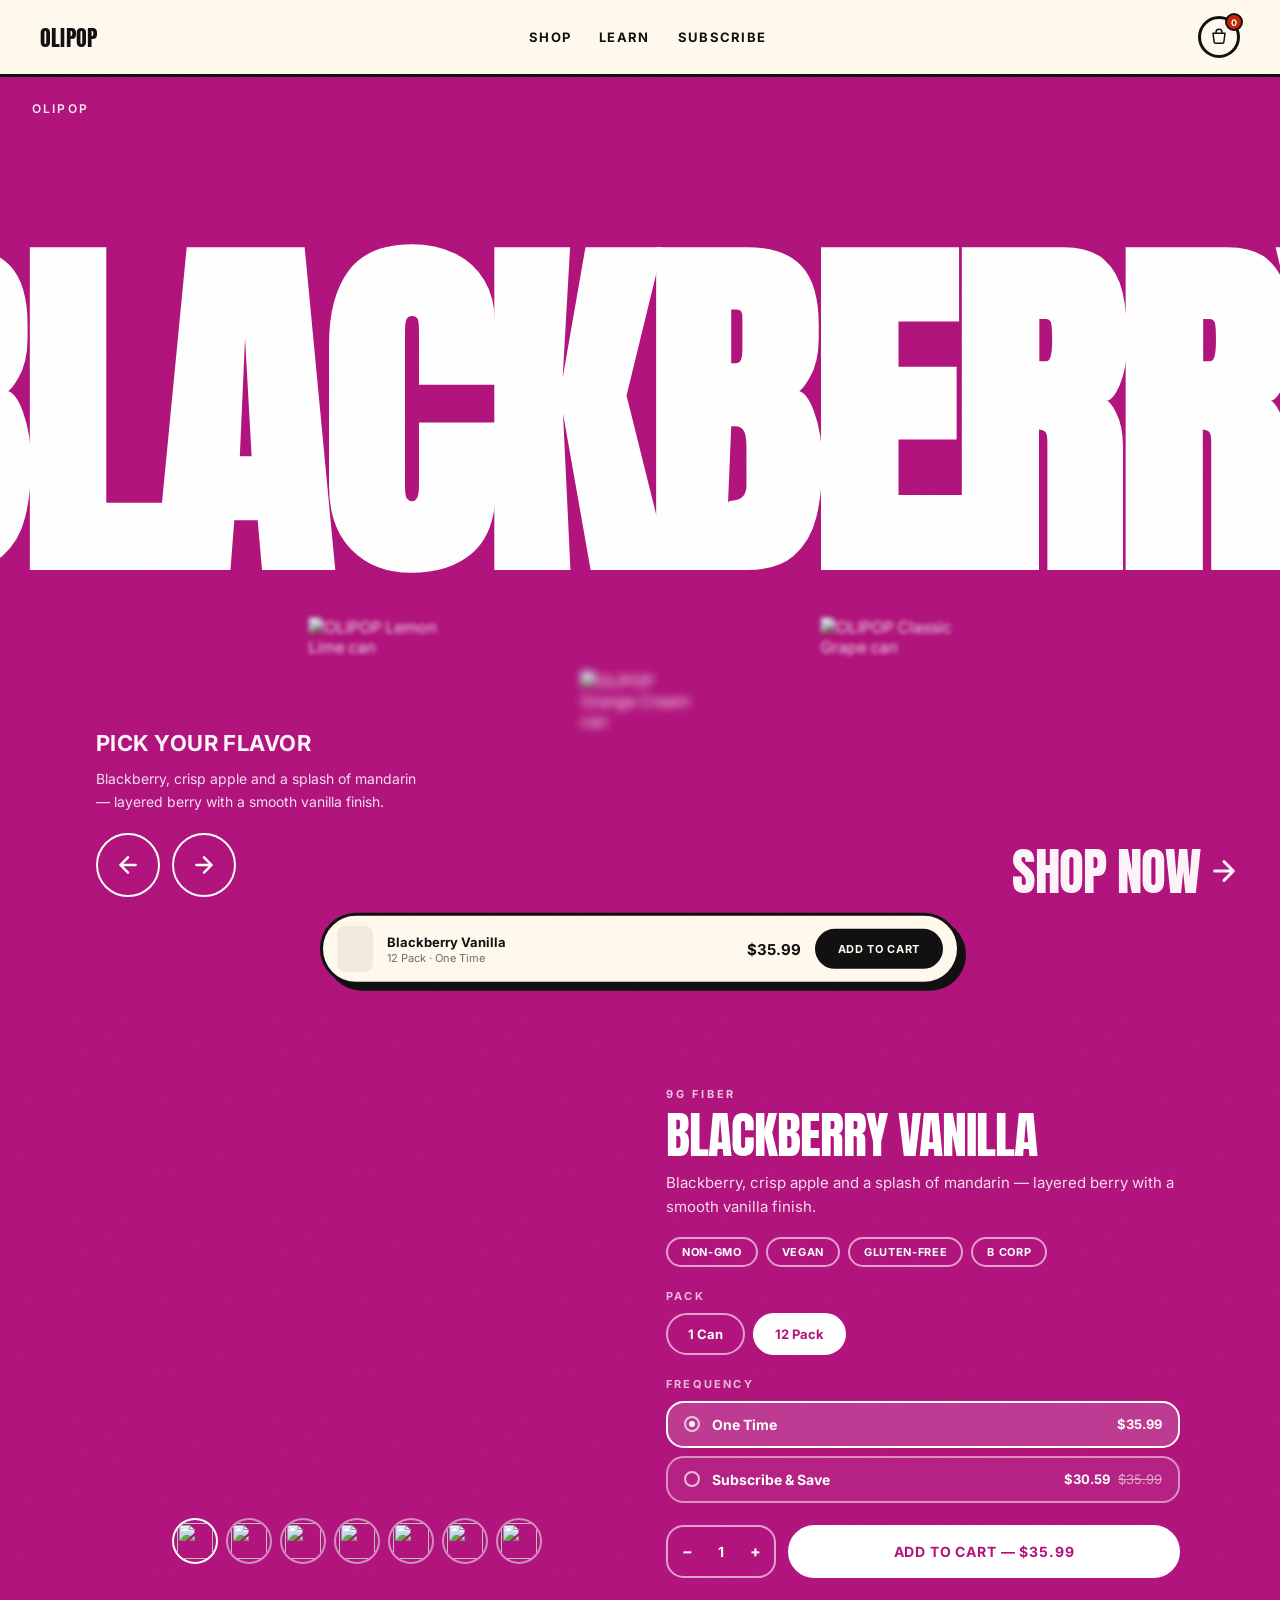
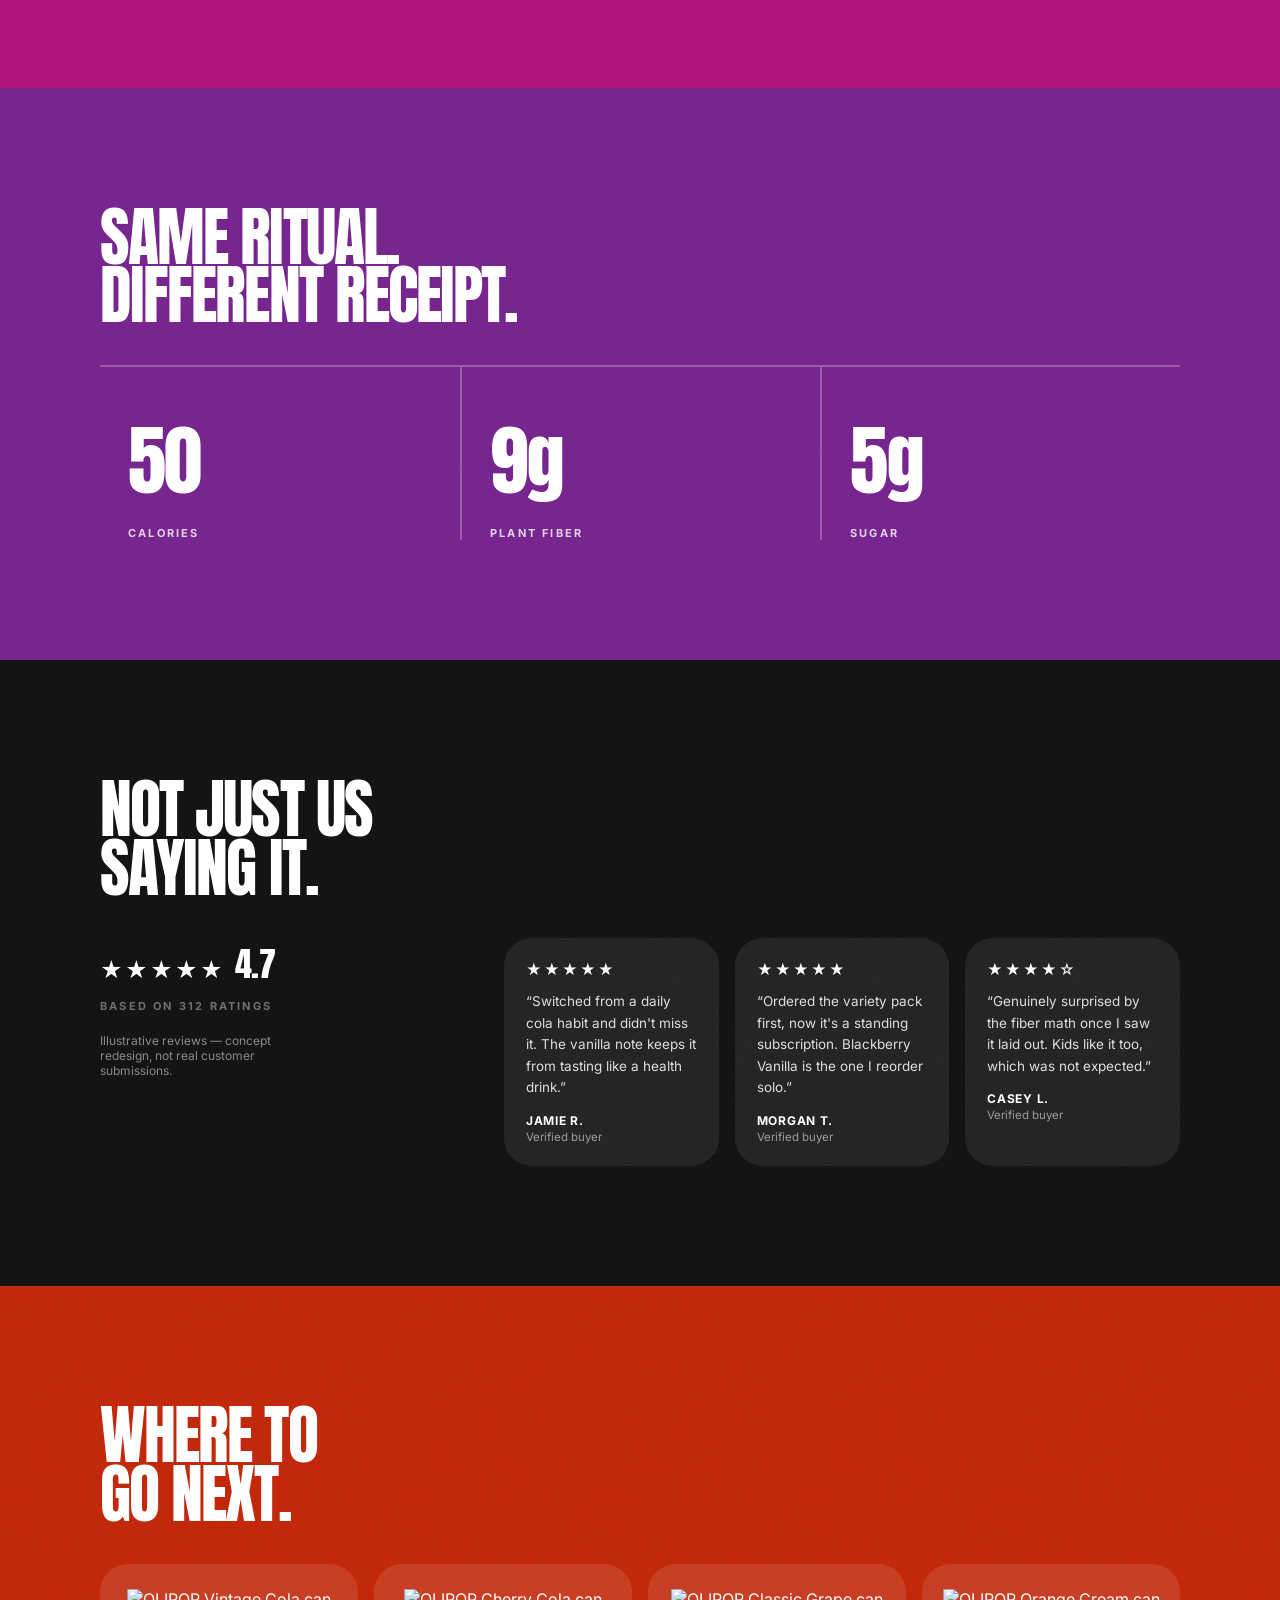
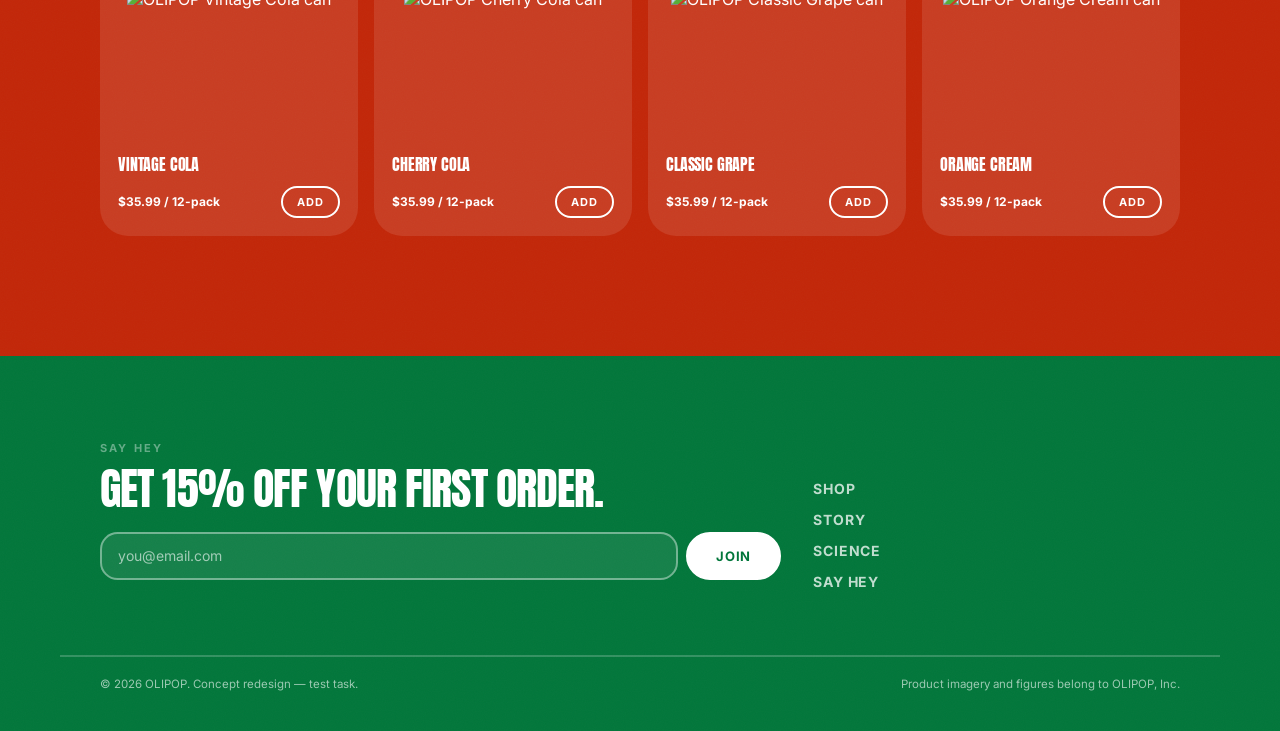
==== index.html @ 7e7694a3 "Olipop concept redesign: Forest & Sage and Pop carousel variants Static, no-build HTML/CSS/JS produc" ====
<!DOCTYPE html>
<html lang="en">
<head>
<meta charset="utf-8" />
<meta name="viewport" content="width=device-width, initial-scale=1" />
<title>OLIPOP — Pop</title>
<meta name="description" content="Prebiotic soda, straight talk, and the fiber math that backs it up." />
<link rel="preconnect" href="https://fonts.googleapis.com" />
<link rel="preconnect" href="https://fonts.gstatic.com" crossorigin="anonymous" />
<link href="https://fonts.googleapis.com/css2?family=Anton&family=Inter:wght@400;500;600;700&display=swap" rel="stylesheet" />
<link rel="stylesheet" href="pop.css" />
</head>
<body id="top">

<header class="p-header">
  <div class="p-logo">OLIPOP</div>
  <nav class="p-nav" aria-label="Main">
    <a href="#buy">Shop</a>
    <a href="#stats">Learn</a>
    <a href="#buy">Subscribe</a>
  </nav>
  <button type="button" class="p-icon" id="cartBtn" aria-label="Cart, 0 items">
    <svg viewBox="0 0 24 24" width="18" height="18" fill="none" stroke="currentColor" stroke-width="2"><path d="M4 7h16l-1.5 11.5a2 2 0 0 1-2 1.7H7.5a2 2 0 0 1-2-1.7L4 7Z" stroke-linejoin="round"/><path d="M8 7V5.5a4 4 0 0 1 8 0V7" stroke-linecap="round"/></svg>
    <span class="p-cart-count" aria-hidden="true">0</span>
  </button>
</header>

<div class="p-minicart" id="miniCart">
  <div class="p-minicart__inner">
    <div class="p-minicart__thumb"><img id="miniCartImg" src="https://drinkolipop.com/cdn/shop/files/blackberry-vanilla-9g-olipop_gallery-image_single-can_new_asset.webp?width=100" alt="" /></div>
    <div class="p-minicart__info">
      <span class="p-minicart__name" id="miniCartName">Blackberry Vanilla</span>
      <span class="p-minicart__sub" id="miniCartSub">12 Pack · One Time</span>
    </div>
    <span class="p-minicart__price" id="miniCartPrice">$35.99</span>
    <button type="button" class="p-btn" id="miniCartBtn">Add to Cart</button>
  </div>
</div>

<main>

  <!-- ---------- Hero: flavor-figurine carousel ---------- -->
  <section id="hero" class="toon-hero" style="background-color:#B1127C">
    <div class="toon-hero__grain" aria-hidden="true"></div>
    <span class="toon-hero__ghost" id="toonGhost" aria-hidden="true">BLACKBERRY</span>
    <span class="toon-hero__brand">OLIPOP</span>

    <div class="toon-hero__carousel" id="toonCarousel"></div>

    <div class="toon-hero__info">
      <p class="toon-hero__title">Pick your flavor</p>
      <p class="toon-hero__desc" id="toonDesc">Blackberry, crisp apple and a splash of mandarin — layered berry with a smooth vanilla finish.</p>
      <div class="toon-hero__nav">
        <button type="button" class="toon-hero__navbtn" id="toonPrev" aria-label="Previous flavor">
          <svg viewBox="0 0 24 24" width="26" height="26" fill="none" stroke="currentColor" stroke-width="2.25" stroke-linecap="round" stroke-linejoin="round"><path d="M19 12H5M12 19l-7-7 7-7"/></svg>
        </button>
        <button type="button" class="toon-hero__navbtn" id="toonNext" aria-label="Next flavor">
          <svg viewBox="0 0 24 24" width="26" height="26" fill="none" stroke="currentColor" stroke-width="2.25" stroke-linecap="round" stroke-linejoin="round"><path d="M5 12h14M12 5l7 7-7 7"/></svg>
        </button>
      </div>
    </div>

    <a href="#buy" class="toon-hero__link">Shop now
      <svg viewBox="0 0 24 24" fill="none" stroke="currentColor" stroke-width="2.25" stroke-linecap="round" stroke-linejoin="round"><path d="M5 12h14M12 5l7 7-7 7"/></svg>
    </a>
  </section>

  <!-- ---------- Buy box ---------- -->
  <section id="buy" class="p-buy" style="background-color:#B1127C">
    <div class="p-grain" aria-hidden="true"></div>
    <div class="p-wrap">
      <div class="p-buy__panel">
        <div class="p-buy__visual">
          <div class="p-buy__stage">
            <video class="p-buy__video" src="public/1-loop.mp4" muted autoplay loop playsinline preload="auto" aria-label="OLIPOP can, close-up turntable shot"></video>
          </div>
          <div class="p-swatches" id="swatchRow" role="radiogroup" aria-label="Flavor">
            <button type="button" role="radio" aria-checked="true" class="is-active" data-flavor="blackberry-vanilla" aria-label="Blackberry Vanilla"><img src="https://drinkolipop.com/cdn/shop/files/blackberry-vanilla-9g-olipop_gallery-image_single-can_new_asset.webp?width=100" alt="" /></button>
            <button type="button" role="radio" aria-checked="false" data-flavor="vintage-cola" aria-label="Vintage Cola"><img src="https://drinkolipop.com/cdn/shop/files/vintage-cola-9g-olipop_gallery-image_single-can_new_asset.webp?width=100" alt="" /></button>
            <button type="button" role="radio" aria-checked="false" data-flavor="cherry-cola" aria-label="Cherry Cola"><img src="https://drinkolipop.com/cdn/shop/files/cherry-cola-9g-olipop_gallery-main-image_new_asset.webp?width=100" alt="" /></button>
            <button type="button" role="radio" aria-checked="false" data-flavor="classic-grape" aria-label="Classic Grape"><img src="https://drinkolipop.com/cdn/shop/files/classic-grape-9g-olipop_gallery-image_single-can_new_asset.webp?width=100" alt="" /></button>
            <button type="button" role="radio" aria-checked="false" data-flavor="orange-cream" aria-label="Orange Cream"><img src="https://drinkolipop.com/cdn/shop/files/orange-cream-9g-olipop_gallery-image_single-can_new_asset.webp?width=100" alt="" /></button>
            <button type="button" role="radio" aria-checked="false" data-flavor="strawberry-vanilla" aria-label="Strawberry Vanilla"><img src="https://drinkolipop.com/cdn/shop/files/strawberry-vanilla-9g-olipop_gallery-main-image_new_asset.webp?width=100" alt="" /></button>
            <button type="button" role="radio" aria-checked="false" data-flavor="lemon-lime" aria-label="Lemon Lime"><img src="https://drinkolipop.com/cdn/shop/files/lemon-lime-9g-olipop_gallery-image_single-can_new_asset.webp?width=100" alt="" /></button>
          </div>
        </div>

        <div class="p-buy__form">
          <span class="p-eyebrow" id="buyEyebrow">9g Fiber</span>
          <h2 class="p-buy__title" id="buyTitle">Blackberry Vanilla</h2>
          <p class="p-body" id="buyDesc">Blackberry, crisp apple and a splash of mandarin — layered berry with a smooth vanilla finish.</p>

          <div class="p-chips">
            <span class="p-chip">Non-GMO</span>
            <span class="p-chip">Vegan</span>
            <span class="p-chip">Gluten-free</span>
            <span class="p-chip">B Corp</span>
          </div>

          <div class="p-field">
            <span class="p-caption">Pack</span>
            <div class="p-pill-row" id="packRow" role="radiogroup" aria-label="Pack size">
              <button type="button" role="radio" aria-checked="false" data-pack="1">1 Can</button>
              <button type="button" role="radio" aria-checked="true" class="is-active" data-pack="12">12 Pack</button>
            </div>
          </div>

          <div class="p-field">
            <span class="p-caption">Frequency</span>
            <div class="p-freq-row" id="freqRow" role="radiogroup" aria-label="Purchase frequency">
              <button type="button" role="radio" aria-checked="true" class="is-active" data-freq="once">
                <span class="p-freq-row__radio"></span>
                <span class="p-freq-row__title">One Time</span>
                <span class="p-freq-row__price" id="priceOnce">$35.99</span>
              </button>
              <button type="button" role="radio" aria-checked="false" data-freq="sub">
                <span class="p-freq-row__radio"></span>
                <span class="p-freq-row__title">Subscribe &amp; Save</span>
                <span class="p-freq-row__price">$30.59 <s id="priceSubBase">$35.99</s></span>
              </button>
            </div>
          </div>

          <div class="p-field p-buy__cta">
            <div class="p-stepper" id="qtyStepper">
              <button type="button" id="qtyMinus" aria-label="Decrease quantity">−</button>
              <span id="qtyValue" aria-live="polite">1</span>
              <button type="button" id="qtyPlus" aria-label="Increase quantity">+</button>
            </div>
            <button type="button" class="p-btn p-btn--big p-buy__add" id="addToCartBtn"><span id="cartLabel">Add to Cart — </span><span id="cartTotal">$35.99</span></button>
          </div>
        </div>
      </div>
    </div>
  </section>

  <!-- ---------- Stats ---------- -->
  <section id="stats" class="p-stats">
    <div class="p-grain" aria-hidden="true"></div>
    <div class="p-wrap">
      <h2 class="p-section-title">Same ritual.<br />Different receipt.</h2>
      <div class="p-stats__grid">
        <div class="p-stat-card">
          <span class="p-stat-card__val" data-count-to="50">0</span>
          <span class="p-caption">calories</span>
        </div>
        <div class="p-stat-card">
          <span class="p-stat-card__val" data-count-to="9" data-suffix="g">0g</span>
          <span class="p-caption">plant fiber</span>
        </div>
        <div class="p-stat-card">
          <span class="p-stat-card__val" data-count-to="5" data-suffix="g">0g</span>
          <span class="p-caption">sugar</span>
        </div>
      </div>
    </div>
  </section>

  <!-- ---------- Reviews ---------- -->
  <section id="reviews" class="p-reviews">
    <div class="p-grain" aria-hidden="true"></div>
    <div class="p-wrap">
      <h2 class="p-section-title">Not just us<br />saying it.</h2>
      <div class="p-reviews__panel">
        <div class="p-reviews__summary">
          <div class="p-reviews__rating">
            <span class="p-reviews__stars" aria-hidden="true">★★★★★</span>
            <span class="p-reviews__num">4.7</span>
          </div>
          <span class="p-caption">Based on 312 ratings</span>
          <p class="p-reviews__note">Illustrative reviews — concept redesign, not real customer submissions.</p>
        </div>
        <div class="p-reviews__grid">
          <div class="p-review-card">
            <span class="p-review-card__stars" aria-hidden="true">★★★★★</span>
            <p class="p-review-card__quote">“Switched from a daily cola habit and didn't miss it. The vanilla note keeps it from tasting like a health drink.”</p>
            <span class="p-review-card__author">Jamie R. <i>Verified buyer</i></span>
          </div>
          <div class="p-review-card">
            <span class="p-review-card__stars" aria-hidden="true">★★★★★</span>
            <p class="p-review-card__quote">“Ordered the variety pack first, now it's a standing subscription. Blackberry Vanilla is the one I reorder solo.”</p>
            <span class="p-review-card__author">Morgan T. <i>Verified buyer</i></span>
          </div>
          <div class="p-review-card">
            <span class="p-review-card__stars" aria-hidden="true">★★★★☆</span>
            <p class="p-review-card__quote">“Genuinely surprised by the fiber math once I saw it laid out. Kids like it too, which was not expected.”</p>
            <span class="p-review-card__author">Casey L. <i>Verified buyer</i></span>
          </div>
        </div>
      </div>
    </div>
  </section>

  <!-- ---------- You may also like ---------- -->
  <section id="ymal" class="p-ymal">
    <div class="p-grain" aria-hidden="true"></div>
    <div class="p-wrap">
      <h2 class="p-section-title">Where to<br />go next.</h2>
      <div class="p-ymal-grid" id="ymalGrid"></div>
    </div>
  </section>

</main>

<footer class="p-footer">
  <div class="p-grain" aria-hidden="true"></div>
  <div class="p-wrap p-footer__grid">
    <div class="p-footer__brand">
      <span class="p-caption">Say hey</span>
      <h2 class="p-footer__title">Get 15% off your first order.</h2>
      <form class="p-signup" id="signupForm" novalidate>
        <label for="signupEmail" class="p-sr-only">Email address</label>
        <input type="email" id="signupEmail" name="email" placeholder="you@email.com" required autocomplete="email" />
        <button type="submit" class="p-btn">Join</button>
      </form>
      <p class="p-signup__msg" id="signupMsg" role="status" aria-atomic="true"></p>
    </div>
    <nav class="p-footer__nav" aria-label="Footer">
      <a href="#top">Shop</a>
      <a href="#top">Story</a>
      <a href="#stats">Science</a>
      <a href="#buy">Say hey</a>
    </nav>
  </div>
  <div class="p-wrap p-footer__legal">
    <span>© 2026 OLIPOP. Concept redesign — test task.</span>
    <span>Product imagery and figures belong to OLIPOP, Inc.</span>
  </div>
</footer>

<script src="pop.js"></script>
</body>
</html>
---- pop.css ----
:root{
  --ink:#111111;
  --paper:#fff8ec;
  --pink:#b1127c;
  --orange:#c22608;
  --purple:#76238e;
  --green:#01763a;
  --border:3px solid var(--ink);
  --radius-lg:2.5rem;
  --radius-md:1.75rem;
  --radius-sm:1.1rem;
  --shadow:6px 6px 0 var(--ink);
  --ease:cubic-bezier(0.16,1,0.3,1);

  font-family:'Inter',Arial,sans-serif;
  font-weight:400;
  background:var(--paper);
  color:var(--ink);
}

*{box-sizing:border-box}
html{scroll-behavior:smooth}
body{margin:0;min-height:100vh;background:var(--paper);color:var(--ink)}
a{color:inherit;text-decoration:none}
button{font:inherit;background:none;border:0;cursor:pointer;color:inherit}
a:focus-visible,button:focus-visible,input:focus-visible{outline:3px solid var(--pink);outline-offset:2px}
::selection{background:var(--ink);color:var(--paper)}
.p-sr-only{position:absolute;width:1px;height:1px;padding:0;margin:-1px;overflow:hidden;clip:rect(0,0,0,0);white-space:nowrap;border:0}

.p-wrap{max-width:1160px;margin:0 auto;padding:0 40px}

.p-section-title{
  font-family:'Anton',Arial,sans-serif;font-weight:400;text-transform:uppercase;
  line-height:.92;letter-spacing:-0.03em;font-size:clamp(32px,5.5vw,64px);margin:0 0 40px
}
.p-eyebrow{display:block;font-weight:700;font-size:11px;letter-spacing:.25em;text-transform:uppercase;color:var(--ink);opacity:.55}
.p-caption{font-weight:700;font-size:11px;letter-spacing:.2em;text-transform:uppercase;opacity:.6}
.p-body{font-size:15px;line-height:1.6;opacity:.75}

/* ---------- Buttons ---------- */
.p-btn{border:var(--border);border-radius:999px;padding:14px 28px;font-weight:700;font-size:13px;letter-spacing:.06em;text-transform:uppercase;background:var(--ink);color:var(--paper);box-shadow:var(--shadow);transition:transform .15s ease,box-shadow .15s ease}
.p-btn:hover{transform:translate(-2px,-2px);box-shadow:8px 8px 0 var(--ink)}
.p-btn:active{transform:translate(0,0);box-shadow:2px 2px 0 var(--ink)}
.p-btn--big{padding:16px 30px;font-size:14px}

.p-icon{width:42px;height:42px;border-radius:999px;border:var(--border);background:var(--paper);color:var(--ink);display:flex;align-items:center;justify-content:center;position:relative;cursor:pointer;transition:transform .15s ease,background-color .15s ease}
.p-icon:hover{transform:scale(1.06);background:var(--pink);color:var(--paper)}
.p-cart-count{position:absolute;top:-6px;right:-6px;width:18px;height:18px;border-radius:999px;border:2px solid var(--ink);background:var(--orange);color:var(--paper);font-size:9px;font-weight:700;display:flex;align-items:center;justify-content:center}

/* ---------- Header ---------- */
.p-header{position:sticky;top:0;z-index:60;display:flex;align-items:center;justify-content:space-between;gap:24px;padding:16px 40px;background:var(--paper);border-bottom:var(--border)}
.p-logo{font-family:'Anton',Arial,sans-serif;font-size:22px;text-transform:uppercase;letter-spacing:.01em}
.p-nav{display:flex;gap:28px;font-size:13px;font-weight:700;letter-spacing:.1em;text-transform:uppercase}
.p-nav a{transition:color .2s ease}
.p-nav a:hover{color:var(--pink)}

@media(max-width:760px){
  .p-header{padding:14px 20px}
  .p-nav{display:none}
}

/* ---------- Mini-cart ---------- */
.p-minicart{position:fixed;left:0;right:0;bottom:16px;z-index:70;padding:0 20px;transform:translateY(140%);transition:transform .5s var(--ease)}
.p-minicart.is-visible{transform:translateY(0)}
.p-minicart__inner{max-width:640px;margin:0 auto;display:flex;align-items:center;gap:14px;padding:10px 14px;border-radius:999px;border:var(--border);background:var(--paper);box-shadow:var(--shadow)}
.p-minicart__thumb{width:36px;height:46px;border-radius:8px;overflow:hidden;background:rgba(17,17,17,.06);display:grid;place-items:center;flex-shrink:0}
.p-minicart__thumb img{max-width:100%;max-height:100%;object-fit:contain}
.p-minicart__info{display:flex;flex-direction:column;gap:1px;min-width:0}
.p-minicart__name{font-weight:700;font-size:13px;white-space:nowrap;overflow:hidden;text-overflow:ellipsis}
.p-minicart__sub{font-size:11px;opacity:.6;white-space:nowrap}
.p-minicart__price{margin-left:auto;font-weight:700;font-size:15px;flex-shrink:0}
.p-minicart .p-btn{flex-shrink:0;padding:10px 20px;font-size:11px;box-shadow:none}

@media(max-width:640px){
  .p-minicart__sub{display:none}
}

/* ---------- Hero: flavor-figurine carousel ---------- */
.toon-hero{position:relative;width:100%;height:100vh;overflow:hidden;color:#fff;transition:background-color .65s cubic-bezier(.4,0,.2,1)}
.toon-hero__grain{
  position:absolute;inset:0;pointer-events:none;z-index:50;opacity:.4;
  background-size:200px 200px;background-repeat:repeat;
  background-image:url("data:image/svg+xml,%3Csvg xmlns='http://www.w3.org/2000/svg' width='200' height='200'%3E%3Cfilter id='n'%3E%3CfeTurbulence type='fractalNoise' baseFrequency='0.9' numOctaves='4' stitchTiles='stitch'/%3E%3C/filter%3E%3Crect width='100%25' height='100%25' filter='url(%23n)' opacity='0.08'/%3E%3C/svg%3E");
}
.toon-hero__ghost{
  position:absolute;inset-inline:0;top:18%;display:flex;align-items:center;justify-content:center;
  pointer-events:none;user-select:none;z-index:2;
  font-family:'Anton',Arial,sans-serif;font-weight:900;font-size:clamp(90px,28vw,380px);
  line-height:1;color:#fff;opacity:1;text-transform:uppercase;letter-spacing:-0.02em;white-space:nowrap
}
.toon-hero__brand{position:absolute;top:24px;left:16px;z-index:60;font-family:'Inter',Arial,sans-serif;font-size:12px;font-weight:600;text-transform:uppercase;color:#fff;opacity:.9;letter-spacing:.18em}

.toon-hero__carousel{position:absolute;inset:0;z-index:3}
.toon-hero__item{
  position:absolute;aspect-ratio:0.6/1;
  transition:transform .65s cubic-bezier(.4,0,.2,1),filter .65s cubic-bezier(.4,0,.2,1),opacity .65s cubic-bezier(.4,0,.2,1),left .65s cubic-bezier(.4,0,.2,1);
  will-change:transform,filter,opacity;
}
.toon-hero__item img{display:block;width:100%;height:100%;object-fit:contain;object-position:bottom center;pointer-events:none}

.toon-hero__item[data-role="center"]{left:50%;bottom:0;height:60%;transform:translateX(-50%) scale(1.25);filter:blur(0);opacity:1;z-index:20}
.toon-hero__item[data-role="left"]{left:20%;bottom:32%;height:16%;transform:translateX(-50%) scale(1);filter:blur(2px);opacity:.85;z-index:10}
.toon-hero__item[data-role="right"]{left:80%;bottom:32%;height:16%;transform:translateX(-50%) scale(1);filter:blur(2px);opacity:.85;z-index:10}
.toon-hero__item[data-role="back"]{left:50%;bottom:32%;height:13%;transform:translateX(-50%) scale(1);filter:blur(4px);opacity:1;z-index:5}

@media(min-width:640px){
  .toon-hero__brand{left:32px}
  .toon-hero__item[data-role="center"]{height:92%;bottom:0;transform:translateX(-50%) scale(1.68)}
  .toon-hero__item[data-role="left"]{left:30%;bottom:12%;height:28%}
  .toon-hero__item[data-role="right"]{left:70%;bottom:12%;height:28%}
  .toon-hero__item[data-role="back"]{bottom:12%;height:22%}
}

.toon-hero__info{position:absolute;bottom:24px;left:16px;z-index:60;max-width:320px}
.toon-hero__title{margin:0 0 8px;font-family:'Inter',Arial,sans-serif;font-weight:700;text-transform:uppercase;letter-spacing:.02em;font-size:16px;color:#fff;opacity:.95}
.toon-hero__desc{display:none;margin:0 0 20px;font-family:'Inter',Arial,sans-serif;font-size:14px;line-height:1.6;color:#fff;opacity:.85}
@media(min-width:640px){
  .toon-hero__info{bottom:80px;left:96px}
  .toon-hero__title{font-size:22px;margin-bottom:12px}
  .toon-hero__desc{display:block}
}
.toon-hero__nav{display:flex;gap:12px}
.toon-hero__navbtn{width:48px;height:48px;border-radius:999px;border:2px solid #fff;background:transparent;color:#fff;display:flex;align-items:center;justify-content:center;cursor:pointer;transition:transform .15s ease,background-color .15s ease}
.toon-hero__navbtn:hover{transform:scale(1.08);background:rgba(255,255,255,.12)}
@media(min-width:640px){.toon-hero__navbtn{width:64px;height:64px}}

.toon-hero__link{
  position:absolute;bottom:24px;right:16px;z-index:60;display:flex;align-items:center;gap:8px;
  font-family:'Anton',Arial,sans-serif;font-weight:400;font-size:clamp(20px,4vw,56px);
  color:#fff;opacity:.95;letter-spacing:-0.02em;line-height:1;text-transform:uppercase;transition:opacity .2s ease
}
.toon-hero__link:hover{opacity:1}
.toon-hero__link svg{width:20px;height:20px}
@media(min-width:640px){
  .toon-hero__link{bottom:80px;right:40px}
  .toon-hero__link svg{width:32px;height:32px}
}

@media(prefers-reduced-motion:reduce){
  .toon-hero,.toon-hero__item{transition-duration:.01ms}
}

/* ---------- Shared: grain texture for color-block sections ---------- */
.p-grain{position:absolute;inset:0;pointer-events:none;z-index:1;opacity:.4;background-size:200px 200px;background-repeat:repeat;
  background-image:url("data:image/svg+xml,%3Csvg xmlns='http://www.w3.org/2000/svg' width='200' height='200'%3E%3Cfilter id='n'%3E%3CfeTurbulence type='fractalNoise' baseFrequency='0.9' numOctaves='4' stitchTiles='stitch'/%3E%3C/filter%3E%3Crect width='100%25' height='100%25' filter='url(%23n)' opacity='0.08'/%3E%3C/svg%3E");
}

/* ---------- Buy box ---------- */
.p-buy{position:relative;overflow:hidden;padding:110px 0;background-color:#B1127C;color:#fff;transition:background-color .65s cubic-bezier(.4,0,.2,1)}
.p-buy .p-wrap{position:relative;z-index:2}
.p-buy__panel{display:grid;grid-template-columns:1fr 1fr;gap:52px;align-items:center}
.p-buy__visual{display:flex;flex-direction:column;gap:18px}
.p-buy__stage{border-radius:var(--radius-lg);overflow:hidden;min-height:400px}
.p-buy__video{display:block;width:100%;height:100%;min-height:400px;object-fit:cover}
.p-swatches{display:flex;gap:8px;flex-wrap:wrap;justify-content:center}
.p-swatches button{width:46px;height:46px;padding:3px;border:2px solid rgba(255,255,255,.5);border-radius:999px;background:transparent;display:grid;place-items:center;overflow:hidden;transition:transform .2s ease,border-color .2s ease}
.p-swatches button img{width:100%;height:100%;object-fit:contain}
.p-swatches button:hover{transform:scale(1.08)}
.p-swatches button.is-active{border-color:#fff}

.p-eyebrow{color:#fff;opacity:.75}
.p-buy__title{font-family:'Anton',Arial,sans-serif;font-weight:400;text-transform:uppercase;letter-spacing:-0.02em;line-height:.95;font-size:clamp(32px,4.4vw,50px);margin:10px 0 0;color:#fff}
.p-buy__form>.p-body{margin-top:12px;color:#fff;opacity:.85}

.p-chips{display:flex;flex-wrap:wrap;gap:8px;margin-top:18px}
.p-chip{border:2px solid rgba(255,255,255,.6);border-radius:999px;padding:6px 14px;font-weight:700;font-size:11px;letter-spacing:.06em;text-transform:uppercase;color:#fff}

.p-field{margin-top:22px}
.p-field>.p-caption{display:block;margin-bottom:10px;color:#fff;opacity:.7}

.p-pill-row{display:flex;gap:8px}
.p-pill-row button{border:2px solid rgba(255,255,255,.6);border-radius:999px;padding:11px 20px;font-size:13px;font-weight:700;background:transparent;color:#fff;transition:transform .2s ease,background-color .2s ease,color .2s ease}
.p-pill-row button:hover{transform:scale(1.05)}
.p-pill-row button.is-active{background:#fff;color:var(--pink);border-color:#fff}

.p-freq-row{display:flex;flex-direction:column;gap:8px}
.p-freq-row button{display:flex;align-items:center;gap:12px;width:100%;text-align:left;border:2px solid rgba(255,255,255,.5);border-radius:var(--radius-sm);padding:13px 16px;background:rgba(255,255,255,.06);color:#fff;transition:background-color .2s ease,border-color .2s ease}
.p-freq-row button.is-active{background:rgba(255,255,255,.16);border-color:#fff}
.p-freq-row__radio{position:relative;width:16px;height:16px;flex-shrink:0;border-radius:999px;border:2px solid rgba(255,255,255,.7)}
.p-freq-row button.is-active .p-freq-row__radio::after{content:'';position:absolute;inset:3px;border-radius:999px;background:#fff}
.p-freq-row__title{flex:1;font-weight:700;font-size:14px}
.p-freq-row__price{font-weight:700;font-size:13px;white-space:nowrap}
.p-freq-row__price s{opacity:.6;font-weight:400;margin-left:5px}

.p-buy__cta{display:flex;gap:12px;align-items:stretch}
.p-stepper{display:flex;align-items:center;border:2px solid rgba(255,255,255,.6);border-radius:var(--radius-sm);flex-shrink:0;color:#fff}
.p-stepper button{width:38px;font-size:16px;font-weight:700;transition:opacity .2s ease}
.p-stepper button:hover{opacity:.7}
.p-stepper span{width:30px;text-align:center;font-weight:700;font-size:14px}
.p-buy .p-btn{flex:1;background:#fff;color:var(--pink);border:2px solid #fff;box-shadow:none}
.p-buy .p-btn:hover{transform:none;box-shadow:none;background:transparent;color:#fff}

@media(max-width:820px){
  .p-buy__panel{grid-template-columns:1fr}
}

/* ---------- Stats ---------- */
.p-stats{position:relative;overflow:hidden;padding:120px 0;background:var(--purple);color:#fff}
.p-stats .p-wrap{position:relative;z-index:2}
.p-stats .p-section-title{color:#fff}
.p-stats__grid{display:grid;grid-template-columns:repeat(3,1fr);gap:0;border-top:2px solid rgba(255,255,255,.25)}
.p-stat-card{display:flex;flex-direction:column;gap:8px;padding:36px 28px 0;border-left:2px solid rgba(255,255,255,.25)}
.p-stat-card:first-child{border-left:0}
.p-stat-card__val{font-family:'Anton',Arial,sans-serif;font-weight:400;letter-spacing:-0.02em;font-size:clamp(48px,6vw,80px);color:#fff}
.p-stat-card .p-caption{color:#fff;opacity:.8}

@media(max-width:760px){
  .p-stats__grid{grid-template-columns:1fr;border-top:0}
  .p-stat-card{border-left:0;border-top:2px solid rgba(255,255,255,.25);padding:28px 0 0}
  .p-stat-card:first-child{border-top:0}
}

/* ---------- Reviews ---------- */
.p-reviews{position:relative;overflow:hidden;padding:120px 0;background:var(--ink);color:#fff}
.p-reviews .p-wrap{position:relative;z-index:2}
.p-reviews .p-section-title{color:#fff}
.p-reviews__panel{display:grid;grid-template-columns:.7fr 1.3fr;gap:40px;align-items:start}
.p-reviews__rating{display:flex;align-items:baseline;gap:10px}
.p-reviews__stars{color:#fff;font-size:22px;letter-spacing:2px}
.p-reviews__num{font-family:'Anton',Arial,sans-serif;font-weight:400;letter-spacing:-0.02em;font-size:34px;color:#fff}
.p-reviews__summary>.p-caption{display:block;margin-top:10px;color:rgba(255,255,255,.65)}
.p-reviews__note{margin-top:20px;font-size:12px;color:rgba(255,255,255,.5);max-width:28ch}
.p-reviews__grid{display:grid;grid-template-columns:repeat(3,1fr);gap:16px}
.p-review-card{border-radius:var(--radius-md);background:rgba(255,255,255,.07);padding:22px}
.p-review-card__stars{display:block;color:#fff;font-size:15px;letter-spacing:2px}
.p-review-card__quote{margin:12px 0 0;font-size:13.5px;line-height:1.6;color:rgba(255,255,255,.85)}
.p-review-card__author{display:block;margin-top:14px;font-weight:700;font-size:12px;letter-spacing:.06em;text-transform:uppercase;color:#fff}
.p-review-card__author i{display:block;font-style:normal;font-weight:400;text-transform:none;letter-spacing:normal;color:rgba(255,255,255,.55);margin-top:2px;font-size:11.5px}

@media(max-width:900px){
  .p-reviews__panel{grid-template-columns:1fr}
  .p-reviews__grid{grid-template-columns:1fr}
}

/* ---------- You may also like ---------- */
.p-ymal{position:relative;overflow:hidden;padding:120px 0;background:var(--orange);color:#fff}
.p-ymal .p-wrap{position:relative;z-index:2}
.p-ymal .p-section-title{color:#fff}
.p-ymal-grid{display:grid;grid-template-columns:repeat(4,1fr);gap:16px}
.p-ymal-card{border-radius:var(--radius-md);background:rgba(255,255,255,.1);overflow:hidden;display:flex;flex-direction:column;transition:transform .2s ease,background-color .2s ease}
.p-ymal-card:hover{transform:translateY(-6px);background:rgba(255,255,255,.16)}
.p-ymal-card__stage{height:170px;display:grid;place-items:center}
.p-ymal-card__stage img{height:120px;width:auto;object-fit:contain}
.p-ymal-card__body{padding:18px;display:flex;flex-direction:column;gap:10px}
.p-ymal-card__name{font-family:'Anton',Arial,sans-serif;font-weight:400;text-transform:uppercase;letter-spacing:-0.01em;font-size:16px;color:#fff}
.p-ymal-card__foot{display:flex;align-items:center;justify-content:space-between}
.p-ymal-card__price{font-weight:700;font-size:12px;color:#fff}
.p-ymal-card__add{border:2px solid #fff;border-radius:999px;background:transparent;color:#fff;padding:7px 14px;font-size:11px;font-weight:700;letter-spacing:.1em;text-transform:uppercase;transition:transform .2s ease,background-color .2s ease,color .2s ease}
.p-ymal-card__add:hover{transform:scale(1.06);background:#fff;color:var(--orange)}

@media(max-width:820px){
  .p-ymal-grid{grid-template-columns:repeat(2,1fr)}
}

/* ---------- Footer ---------- */
.p-footer{position:relative;overflow:hidden;padding:80px 0 40px;background:var(--green);color:#fff}
.p-footer .p-wrap{position:relative;z-index:2}
.p-footer .p-caption{color:rgba(255,255,255,.65)}
.p-footer__grid{display:grid;grid-template-columns:1.3fr .7fr;gap:32px;align-items:start}
.p-footer__title{font-family:'Anton',Arial,sans-serif;font-weight:400;text-transform:uppercase;letter-spacing:-0.02em;line-height:.95;font-size:clamp(28px,3.6vw,44px);margin:12px 0 0;color:#fff}
.p-signup{display:flex;gap:8px;margin-top:22px}
.p-signup input{flex:1;min-width:0;border-radius:var(--radius-sm);border:2px solid rgba(255,255,255,.4);background:rgba(255,255,255,.08);color:#fff;padding:13px 16px;font-family:'Inter',Arial,sans-serif;font-size:14px}
.p-signup input::placeholder{color:rgba(255,255,255,.6)}
.p-footer .p-btn{background:#fff;color:var(--green);border:2px solid #fff;box-shadow:none}
.p-footer .p-btn:hover{transform:none;box-shadow:none;background:transparent;color:#fff}
.p-signup__msg{min-height:1.4em;margin:10px 0 0;font-size:12.5px;color:rgba(255,255,255,.75)}
.p-signup__msg.is-error{color:#ffe1b3}
.p-footer__nav{display:flex;flex-direction:column;gap:14px;padding-top:44px;font-weight:700;font-size:14px;letter-spacing:.06em;text-transform:uppercase;color:rgba(255,255,255,.75)}
.p-footer__nav a{transition:color .2s ease}
.p-footer__nav a:hover{color:#fff}
.p-footer__legal{margin-top:48px;padding-top:20px;border-top:2px solid rgba(255,255,255,.2);display:flex;flex-wrap:wrap;gap:8px 24px;justify-content:space-between;font-size:11.5px;color:rgba(255,255,255,.6)}

@media(max-width:820px){
  .p-footer__grid{grid-template-columns:1fr}
  .p-footer__nav{padding-top:0;flex-direction:row;flex-wrap:wrap}
}

@media(max-width:640px){
  .p-wrap{padding:0 20px}
}
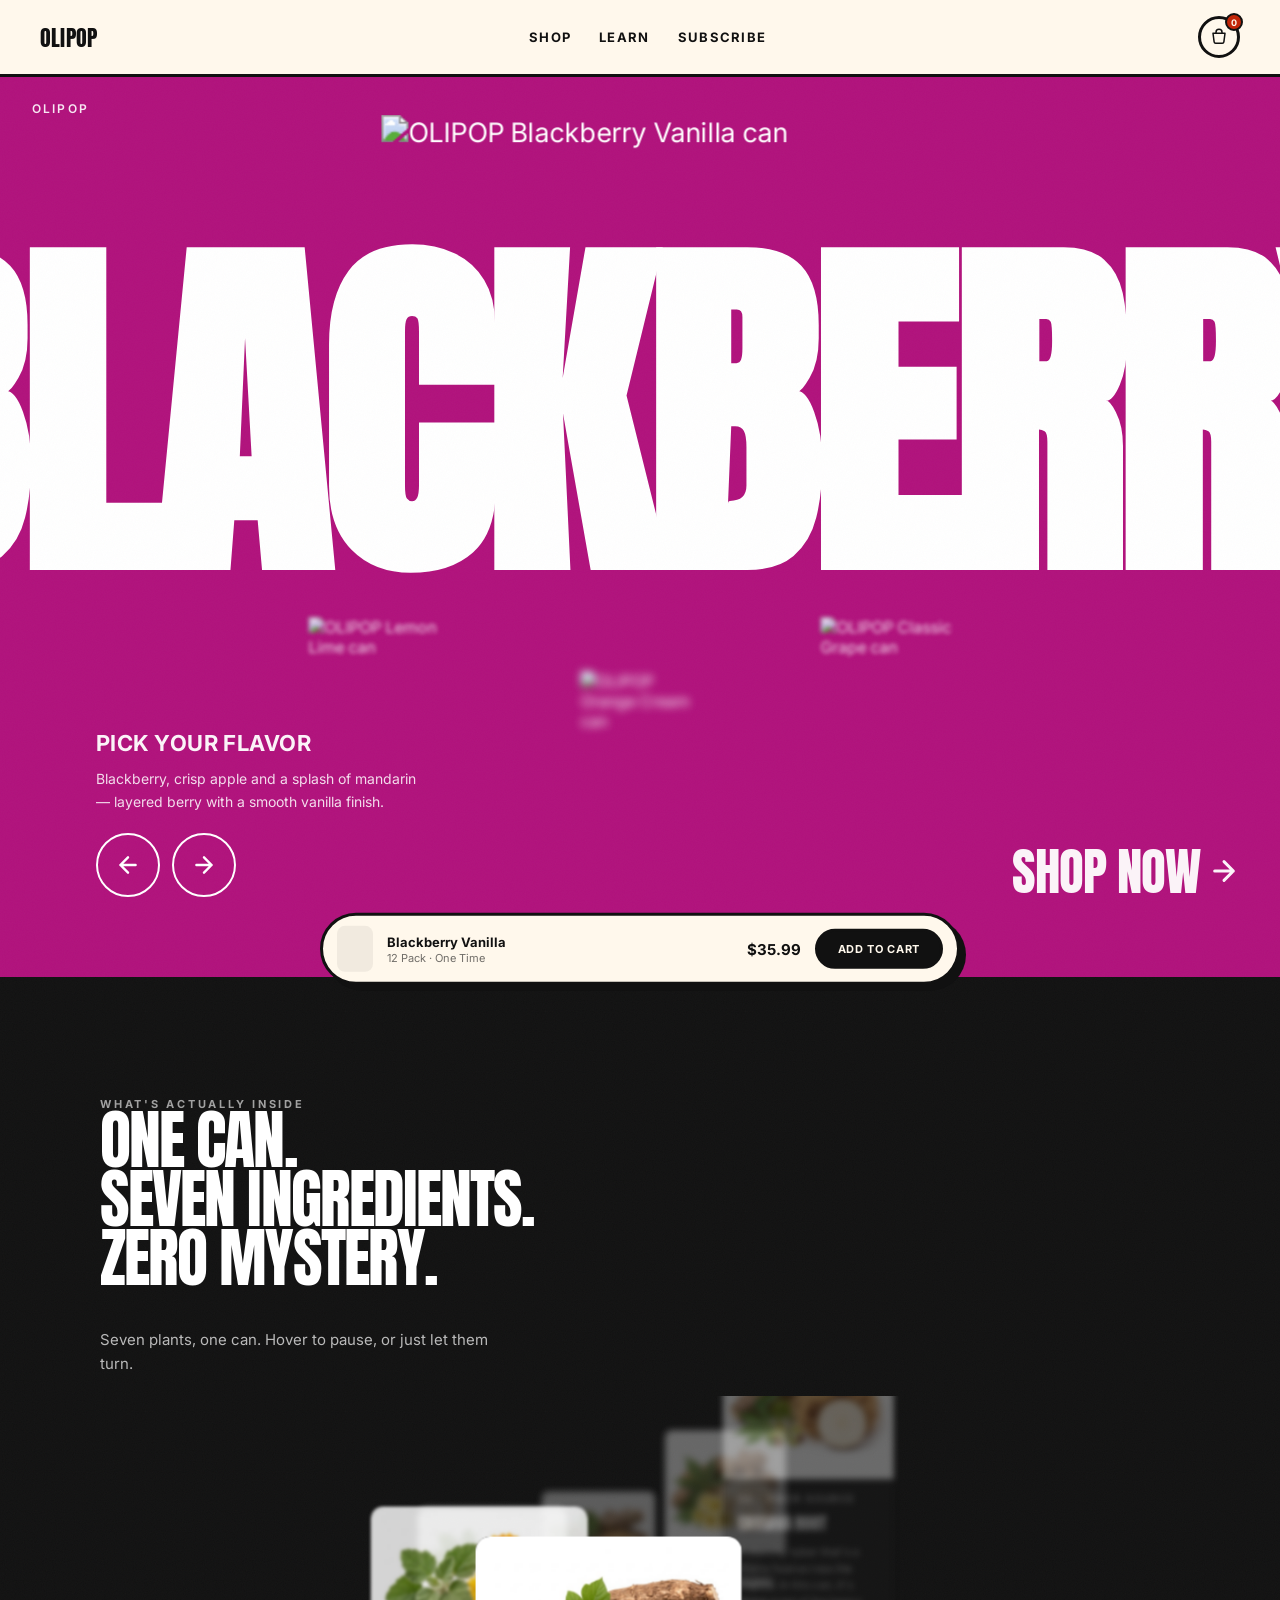
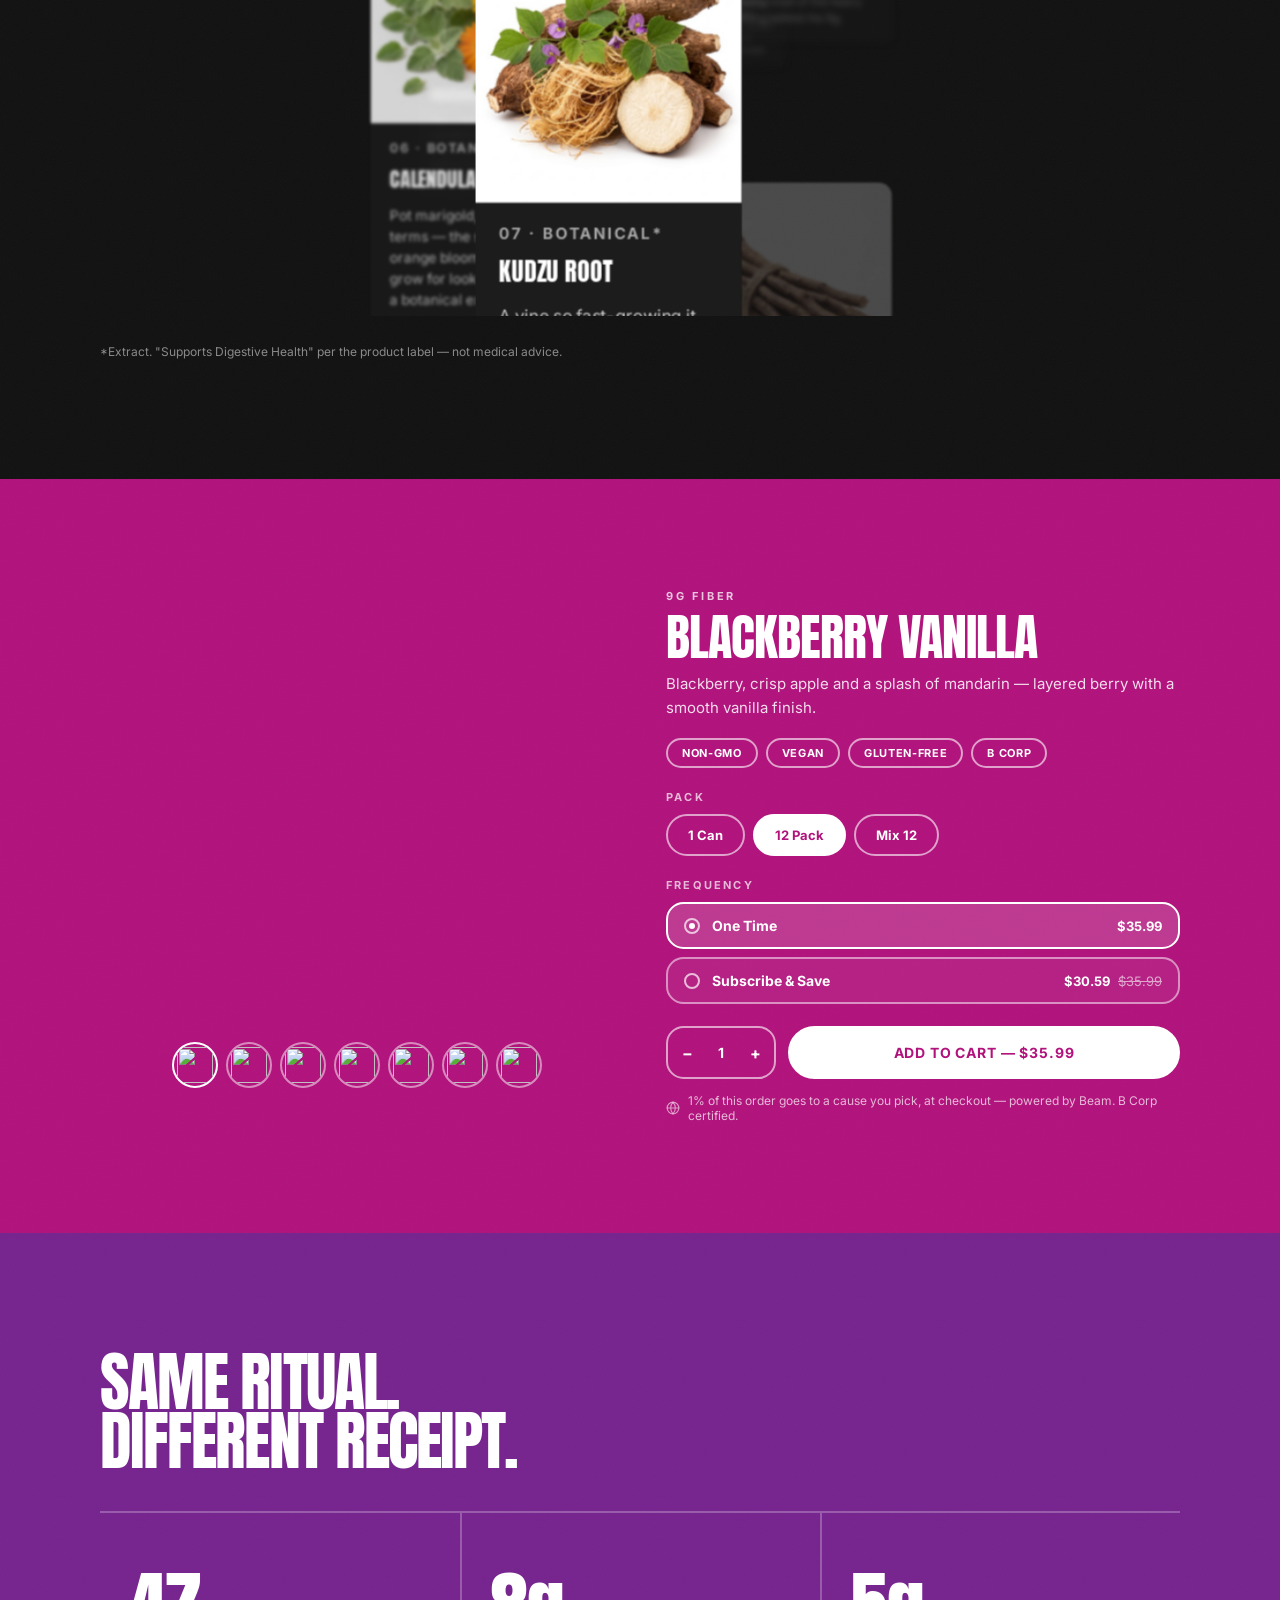
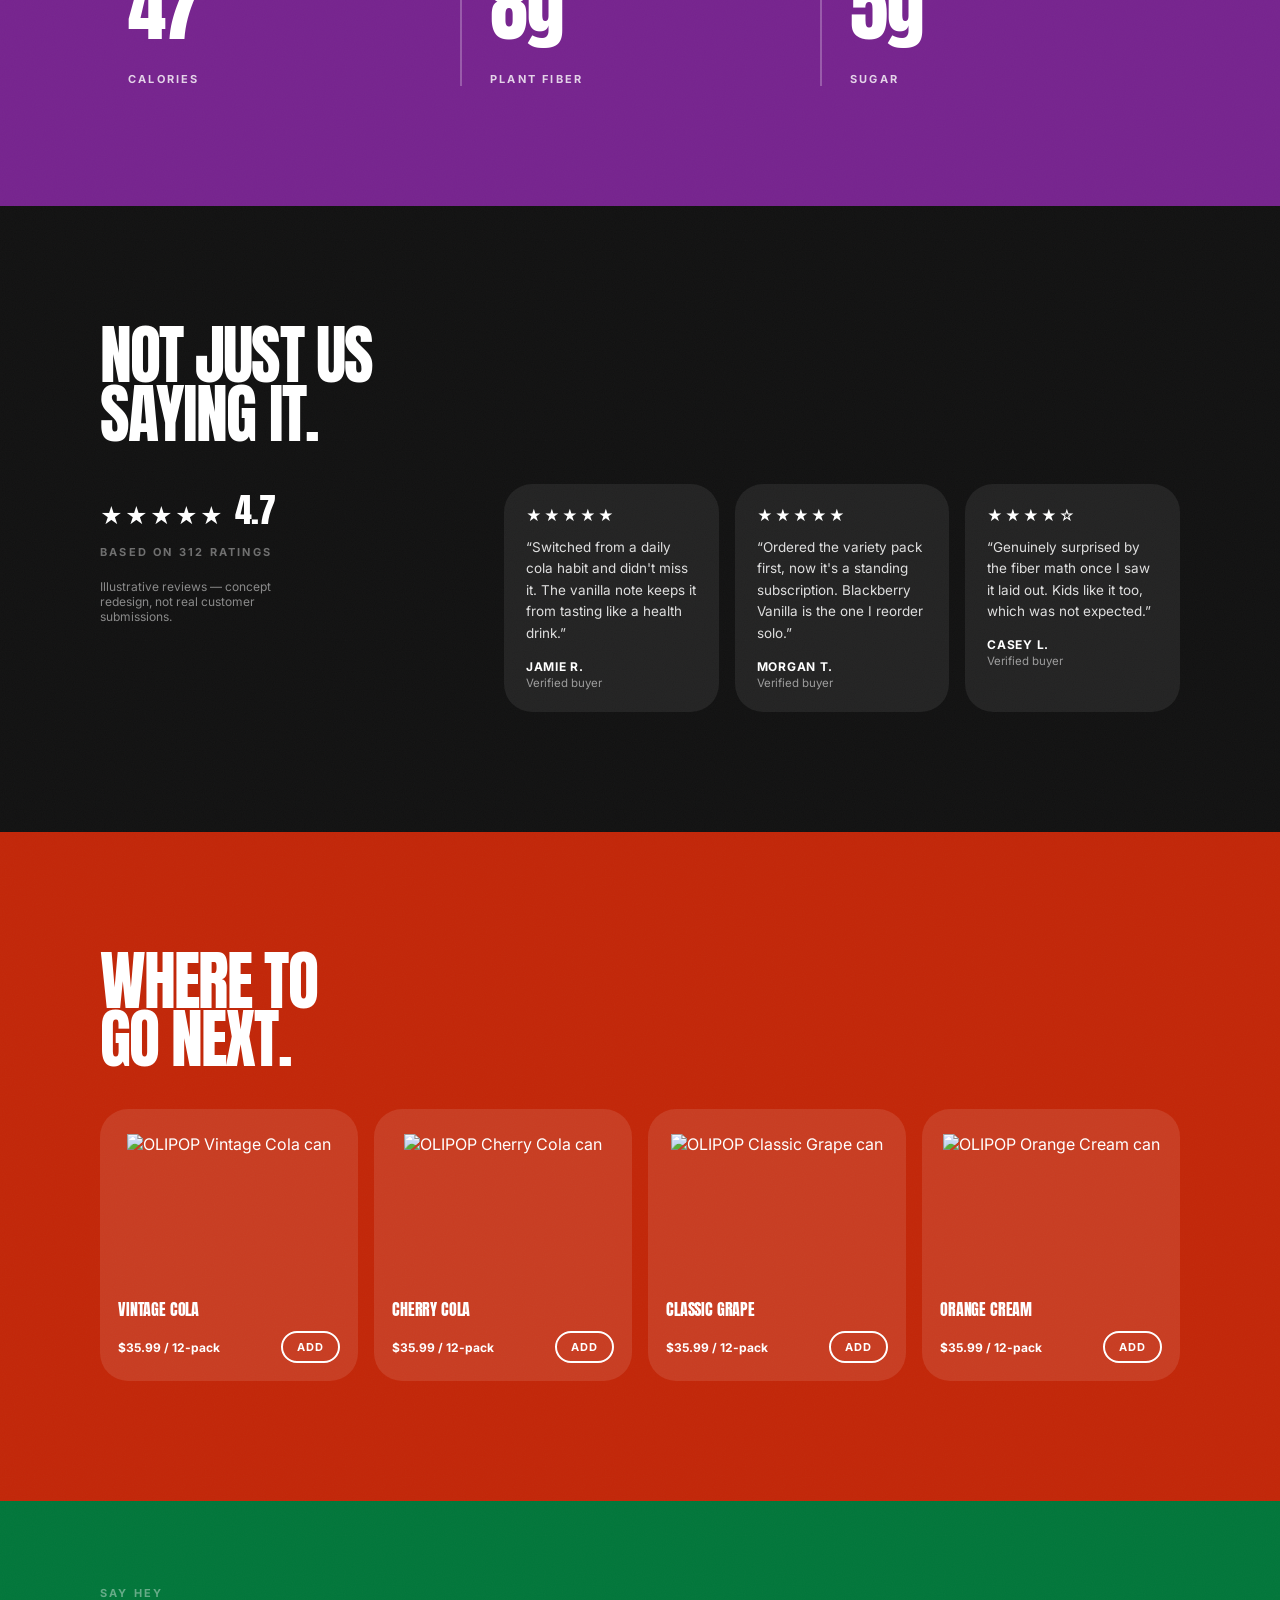
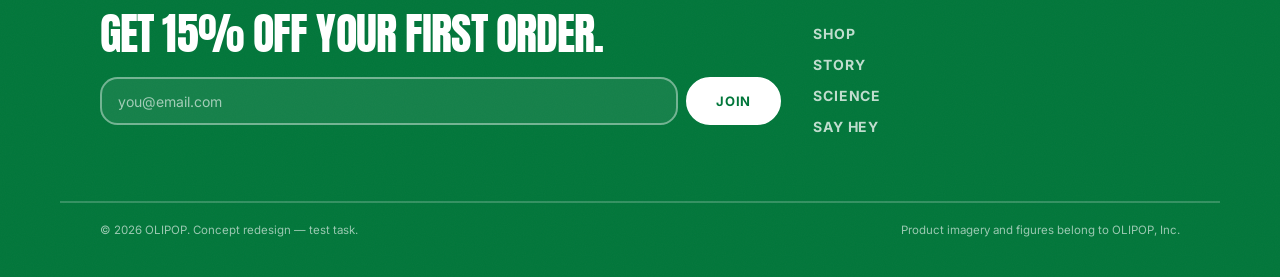
==== commit a2820e12: "Add ingredient orbit, 1% impact caption, and mix-pack builder - New ingredient spotlight: rotating 3" ====
--- a/index.html
+++ b/index.html
@@ -65,6 +65,65 @@
     </a>
   </section>
 
+
+  <!-- ---------- Ingredients: recipe-card index ---------- -->
+  <section id="ingredients" class="p-ingredients">
+    <div class="p-grain" aria-hidden="true"></div>
+    <div class="p-wrap">
+      <span class="p-eyebrow">What's actually inside</span>
+      <h2 class="p-section-title">One can.<br />Seven ingredients.<br />Zero mystery.</h2>
+      <p class="p-body p-ingredients__lede">Seven plants, one can. Hover to pause, or just let them turn.</p>
+
+      <div class="p-ingr-orbit">
+        <div class="p-ingr-orbit__stage" id="ingrStage">
+          <article class="p-ingr-card">
+            <div class="p-ingr-card__photo"><img src="public/ingredients/chicory-root.jpeg" alt="Chicory root" loading="lazy" /></div>
+            <span class="p-ingr-card__tag">01 · Fiber source</span>
+            <h3 class="p-ingr-card__name">Chicory root</h3>
+            <p class="p-ingr-card__note">Roasted as a coffee stand-in back when real coffee was rationed. Here it's inulin — food for the gut bacteria you've already got.</p>
+          </article>
+          <article class="p-ingr-card">
+            <div class="p-ingr-card__photo"><img src="public/ingredients/cassava-root.jpeg" alt="Cassava root" loading="lazy" /></div>
+            <span class="p-ingr-card__tag">02 · Fiber source</span>
+            <h3 class="p-ingr-card__name">Cassava root</h3>
+            <p class="p-ingr-card__note">A starchy tuber that's a staple food across the tropics. In this can, it's doing most of the heavy lifting behind the 9g.</p>
+          </article>
+          <article class="p-ingr-card">
+            <div class="p-ingr-card__photo"><img src="public/ingredients/jerusalem-artichoke.jpeg" alt="Jerusalem artichoke root" loading="lazy" /></div>
+            <span class="p-ingr-card__tag">03 · Fiber source</span>
+            <h3 class="p-ingr-card__name">Jerusalem artichoke</h3>
+            <p class="p-ingr-card__note">No relation to Jerusalem or artichokes — it's a sunflower's tuber, and one of the richest natural sources of inulin around.</p>
+          </article>
+          <article class="p-ingr-card">
+            <div class="p-ingr-card__photo"><img src="public/ingredients/nopal-cactus.jpeg" alt="Nopal cactus paddle" loading="lazy" /></div>
+            <span class="p-ingr-card__tag">04 · Botanical*</span>
+            <h3 class="p-ingr-card__name">Nopal cactus</h3>
+            <p class="p-ingr-card__note">The paddle of the prickly pear — grilled, diced, and eaten across Mexico for centuries. Here, purely for its fiber.</p>
+          </article>
+          <article class="p-ingr-card">
+            <div class="p-ingr-card__photo"><img src="public/ingredients/marshmallow-root.jpeg" alt="Marshmallow root" loading="lazy" /></div>
+            <span class="p-ingr-card__tag">05 · Botanical*</span>
+            <h3 class="p-ingr-card__name">Marshmallow root</h3>
+            <p class="p-ingr-card__note">Yes — the actual plant the campfire kind was originally named after, long before it was just sugar and gelatin.</p>
+          </article>
+          <article class="p-ingr-card">
+            <div class="p-ingr-card__photo"><img src="public/ingredients/calendula-flower.jpeg" alt="Calendula flower" loading="lazy" /></div>
+            <span class="p-ingr-card__tag">06 · Botanical*</span>
+            <h3 class="p-ingr-card__name">Calendula flower</h3>
+            <p class="p-ingr-card__note">Pot marigold, in botanist terms — the same cheerful orange bloom gardeners grow for looks. Included as a botanical extract.</p>
+          </article>
+          <article class="p-ingr-card">
+            <div class="p-ingr-card__photo"><img src="public/ingredients/kudzu-root.jpeg" alt="Kudzu root" loading="lazy" /></div>
+            <span class="p-ingr-card__tag">07 · Botanical*</span>
+            <h3 class="p-ingr-card__name">Kudzu root</h3>
+            <p class="p-ingr-card__note">A vine so fast-growing it earned the nickname "the plant that ate the South." Here, only a trace botanical extract.</p>
+          </article>
+        </div>
+      </div>
+      <p class="p-ingredients__note">*Extract. "Supports Digestive Health" per the product label — not medical advice.</p>
+    </div>
+  </section>
+
   <!-- ---------- Buy box ---------- -->
   <section id="buy" class="p-buy" style="background-color:#B1127C">
     <div class="p-grain" aria-hidden="true"></div>
@@ -83,6 +142,75 @@
             <button type="button" role="radio" aria-checked="false" data-flavor="strawberry-vanilla" aria-label="Strawberry Vanilla"><img src="https://drinkolipop.com/cdn/shop/files/strawberry-vanilla-9g-olipop_gallery-main-image_new_asset.webp?width=100" alt="" /></button>
             <button type="button" role="radio" aria-checked="false" data-flavor="lemon-lime" aria-label="Lemon Lime"><img src="https://drinkolipop.com/cdn/shop/files/lemon-lime-9g-olipop_gallery-image_single-can_new_asset.webp?width=100" alt="" /></button>
           </div>
+
+          <div class="p-mix" id="mixPicker" hidden>
+            <div class="p-mix__grid">
+              <div class="p-mix-item" data-flavor="blackberry-vanilla">
+                <img src="https://drinkolipop.com/cdn/shop/files/blackberry-vanilla-9g-olipop_gallery-image_single-can_new_asset.webp?width=100" alt="Blackberry Vanilla" />
+                <span class="p-mix-item__name">Blackberry Vanilla</span>
+                <div class="p-mix-item__ctrl">
+                  <button type="button" class="p-mix-item__minus" data-flavor="blackberry-vanilla" aria-label="Remove one Blackberry Vanilla">−</button>
+                  <span class="p-mix-item__count" id="mixCount-blackberry-vanilla">0</span>
+                  <button type="button" class="p-mix-item__plus" data-flavor="blackberry-vanilla" aria-label="Add one Blackberry Vanilla">+</button>
+                </div>
+              </div>
+              <div class="p-mix-item" data-flavor="vintage-cola">
+                <img src="https://drinkolipop.com/cdn/shop/files/vintage-cola-9g-olipop_gallery-image_single-can_new_asset.webp?width=100" alt="Vintage Cola" />
+                <span class="p-mix-item__name">Vintage Cola</span>
+                <div class="p-mix-item__ctrl">
+                  <button type="button" class="p-mix-item__minus" data-flavor="vintage-cola" aria-label="Remove one Vintage Cola">−</button>
+                  <span class="p-mix-item__count" id="mixCount-vintage-cola">0</span>
+                  <button type="button" class="p-mix-item__plus" data-flavor="vintage-cola" aria-label="Add one Vintage Cola">+</button>
+                </div>
+              </div>
+              <div class="p-mix-item" data-flavor="cherry-cola">
+                <img src="https://drinkolipop.com/cdn/shop/files/cherry-cola-9g-olipop_gallery-main-image_new_asset.webp?width=100" alt="Cherry Cola" />
+                <span class="p-mix-item__name">Cherry Cola</span>
+                <div class="p-mix-item__ctrl">
+                  <button type="button" class="p-mix-item__minus" data-flavor="cherry-cola" aria-label="Remove one Cherry Cola">−</button>
+                  <span class="p-mix-item__count" id="mixCount-cherry-cola">0</span>
+                  <button type="button" class="p-mix-item__plus" data-flavor="cherry-cola" aria-label="Add one Cherry Cola">+</button>
+                </div>
+              </div>
+              <div class="p-mix-item" data-flavor="classic-grape">
+                <img src="https://drinkolipop.com/cdn/shop/files/classic-grape-9g-olipop_gallery-image_single-can_new_asset.webp?width=100" alt="Classic Grape" />
+                <span class="p-mix-item__name">Classic Grape</span>
+                <div class="p-mix-item__ctrl">
+                  <button type="button" class="p-mix-item__minus" data-flavor="classic-grape" aria-label="Remove one Classic Grape">−</button>
+                  <span class="p-mix-item__count" id="mixCount-classic-grape">0</span>
+                  <button type="button" class="p-mix-item__plus" data-flavor="classic-grape" aria-label="Add one Classic Grape">+</button>
+                </div>
+              </div>
+              <div class="p-mix-item" data-flavor="orange-cream">
+                <img src="https://drinkolipop.com/cdn/shop/files/orange-cream-9g-olipop_gallery-image_single-can_new_asset.webp?width=100" alt="Orange Cream" />
+                <span class="p-mix-item__name">Orange Cream</span>
+                <div class="p-mix-item__ctrl">
+                  <button type="button" class="p-mix-item__minus" data-flavor="orange-cream" aria-label="Remove one Orange Cream">−</button>
+                  <span class="p-mix-item__count" id="mixCount-orange-cream">0</span>
+                  <button type="button" class="p-mix-item__plus" data-flavor="orange-cream" aria-label="Add one Orange Cream">+</button>
+                </div>
+              </div>
+              <div class="p-mix-item" data-flavor="strawberry-vanilla">
+                <img src="https://drinkolipop.com/cdn/shop/files/strawberry-vanilla-9g-olipop_gallery-main-image_new_asset.webp?width=100" alt="Strawberry Vanilla" />
+                <span class="p-mix-item__name">Strawberry Vanilla</span>
+                <div class="p-mix-item__ctrl">
+                  <button type="button" class="p-mix-item__minus" data-flavor="strawberry-vanilla" aria-label="Remove one Strawberry Vanilla">−</button>
+                  <span class="p-mix-item__count" id="mixCount-strawberry-vanilla">0</span>
+                  <button type="button" class="p-mix-item__plus" data-flavor="strawberry-vanilla" aria-label="Add one Strawberry Vanilla">+</button>
+                </div>
+              </div>
+              <div class="p-mix-item" data-flavor="lemon-lime">
+                <img src="https://drinkolipop.com/cdn/shop/files/lemon-lime-9g-olipop_gallery-image_single-can_new_asset.webp?width=100" alt="Lemon Lime" />
+                <span class="p-mix-item__name">Lemon Lime</span>
+                <div class="p-mix-item__ctrl">
+                  <button type="button" class="p-mix-item__minus" data-flavor="lemon-lime" aria-label="Remove one Lemon Lime">−</button>
+                  <span class="p-mix-item__count" id="mixCount-lemon-lime">0</span>
+                  <button type="button" class="p-mix-item__plus" data-flavor="lemon-lime" aria-label="Add one Lemon Lime">+</button>
+                </div>
+              </div>
+            </div>
+            <p class="p-mix__total"><span id="mixTotal">0</span> / 12 cans selected</p>
+          </div>
         </div>
 
         <div class="p-buy__form">
@@ -102,6 +230,7 @@
             <div class="p-pill-row" id="packRow" role="radiogroup" aria-label="Pack size">
               <button type="button" role="radio" aria-checked="false" data-pack="1">1 Can</button>
               <button type="button" role="radio" aria-checked="true" class="is-active" data-pack="12">12 Pack</button>
+              <button type="button" role="radio" aria-checked="false" data-pack="mix">Mix 12</button>
             </div>
           </div>
 
@@ -129,6 +258,10 @@
             </div>
             <button type="button" class="p-btn p-btn--big p-buy__add" id="addToCartBtn"><span id="cartLabel">Add to Cart — </span><span id="cartTotal">$35.99</span></button>
           </div>
+          <p class="p-buy__impact">
+            <svg viewBox="0 0 24 24" width="14" height="14" fill="none" stroke="currentColor" stroke-width="2" stroke-linecap="round" stroke-linejoin="round"><circle cx="12" cy="12" r="10"/><path d="M2 12h20M12 2c2.5 2.7 4 6.3 4 10s-1.5 7.3-4 10c-2.5-2.7-4-6.3-4-10s1.5-7.3 4-10Z"/></svg>
+            1% of this order goes to a cause you pick, at checkout — powered by Beam. B Corp certified.
+          </p>
         </div>
       </div>
     </div>
--- a/pop.css
+++ b/pop.css
@@ -92,7 +92,7 @@
 
 .toon-hero__carousel{position:absolute;inset:0;z-index:3}
 .toon-hero__item{
-  position:absolute;aspect-ratio:0.6/1;
+  position:absolute;aspect-ratio:0.6/1;transform-origin:bottom center;
   transition:transform .65s cubic-bezier(.4,0,.2,1),filter .65s cubic-bezier(.4,0,.2,1),opacity .65s cubic-bezier(.4,0,.2,1),left .65s cubic-bezier(.4,0,.2,1);
   will-change:transform,filter,opacity;
 }
@@ -105,7 +105,7 @@
 
 @media(min-width:640px){
   .toon-hero__brand{left:32px}
-  .toon-hero__item[data-role="center"]{height:92%;bottom:0;transform:translateX(-50%) scale(1.68)}
+  .toon-hero__item[data-role="center"]{height:57%;bottom:0;transform:translateX(-50%) scale(1.68)}
   .toon-hero__item[data-role="left"]{left:30%;bottom:12%;height:28%}
   .toon-hero__item[data-role="right"]{left:70%;bottom:12%;height:28%}
   .toon-hero__item[data-role="back"]{bottom:12%;height:22%}
@@ -152,11 +152,28 @@
 .p-buy__visual{display:flex;flex-direction:column;gap:18px}
 .p-buy__stage{border-radius:var(--radius-lg);overflow:hidden;min-height:400px}
 .p-buy__video{display:block;width:100%;height:100%;min-height:400px;object-fit:cover}
+#swatchRow[hidden],.p-buy__stage[hidden]{display:none}
 .p-swatches{display:flex;gap:8px;flex-wrap:wrap;justify-content:center}
 .p-swatches button{width:46px;height:46px;padding:3px;border:2px solid rgba(255,255,255,.5);border-radius:999px;background:transparent;display:grid;place-items:center;overflow:hidden;transition:transform .2s ease,border-color .2s ease}
 .p-swatches button img{width:100%;height:100%;object-fit:contain}
 .p-swatches button:hover{transform:scale(1.08)}
 .p-swatches button.is-active{border-color:#fff}
+
+.p-mix__grid{display:grid;grid-template-columns:repeat(4,1fr);gap:10px}
+.p-mix-item{display:flex;flex-direction:column;align-items:center;gap:6px;padding:12px 8px;border:2px solid rgba(255,255,255,.25);border-radius:1rem;text-align:center}
+.p-mix-item img{width:42px;height:42px;object-fit:contain}
+.p-mix-item__name{font-size:11px;font-weight:700;line-height:1.25;color:#fff;opacity:.85;min-height:2.6em}
+.p-mix-item__ctrl{display:flex;align-items:center;gap:8px}
+.p-mix-item__minus,.p-mix-item__plus{width:22px;height:22px;border-radius:999px;border:2px solid rgba(255,255,255,.6);color:#fff;font-size:13px;font-weight:700;display:grid;place-items:center;transition:background-color .2s ease,opacity .2s ease}
+.p-mix-item__minus:hover,.p-mix-item__plus:hover{background:rgba(255,255,255,.15)}
+.p-mix-item__minus:disabled,.p-mix-item__plus:disabled{opacity:.3;cursor:not-allowed}
+.p-mix-item__count{min-width:14px;font-weight:700;font-size:13px;color:#fff}
+.p-mix__total{margin:16px 0 0;text-align:center;font-weight:700;font-size:13px;color:#fff;opacity:.85}
+.p-mix__total.is-complete{color:#fff;opacity:1}
+
+@media(max-width:480px){
+  .p-mix__grid{grid-template-columns:repeat(2,1fr)}
+}
 
 .p-eyebrow{color:#fff;opacity:.75}
 .p-buy__title{font-family:'Anton',Arial,sans-serif;font-weight:400;text-transform:uppercase;letter-spacing:-0.02em;line-height:.95;font-size:clamp(32px,4.4vw,50px);margin:10px 0 0;color:#fff}
@@ -183,18 +200,52 @@
 .p-freq-row__price s{opacity:.6;font-weight:400;margin-left:5px}
 
 .p-buy__cta{display:flex;gap:12px;align-items:stretch}
+.p-buy__impact{display:flex;align-items:center;gap:8px;margin:14px 0 0;font-size:12px;color:rgba(255,255,255,.7)}
+.p-buy__impact svg{flex-shrink:0;opacity:.8}
 .p-stepper{display:flex;align-items:center;border:2px solid rgba(255,255,255,.6);border-radius:var(--radius-sm);flex-shrink:0;color:#fff}
 .p-stepper button{width:38px;font-size:16px;font-weight:700;transition:opacity .2s ease}
 .p-stepper button:hover{opacity:.7}
 .p-stepper span{width:30px;text-align:center;font-weight:700;font-size:14px}
 .p-buy .p-btn{flex:1;background:#fff;color:var(--pink);border:2px solid #fff;box-shadow:none}
 .p-buy .p-btn:hover{transform:none;box-shadow:none;background:transparent;color:#fff}
+.p-buy .p-btn:disabled{opacity:.45;cursor:not-allowed}
+.p-buy .p-btn:disabled:hover{background:#fff;color:var(--pink)}
 
 @media(max-width:820px){
   .p-buy__panel{grid-template-columns:1fr}
 }
 
-/* ---------- Stats ---------- */
+/* ---------- Ingredients: rotating icon orbit ---------- */
+.p-ingredients{position:relative;overflow:hidden;padding:120px 0;background:var(--ink);color:#fff}
+.p-ingredients .p-wrap{position:relative;z-index:2}
+.p-ingredients .p-eyebrow{color:#fff;opacity:.6}
+.p-ingredients .p-section-title{color:#fff}
+.p-ingredients__lede{margin-top:20px;max-width:44ch;color:#fff;opacity:.7}
+.p-ingredients__note{margin:28px 0 0;font-size:12px;color:rgba(255,255,255,.5)}
+
+.p-ingr-orbit{position:relative;height:520px;margin-top:20px;overflow:hidden;perspective:1000px}
+.p-ingr-orbit__stage{position:absolute;inset:0;transform-style:preserve-3d}
+.p-ingr-card{
+  position:absolute;top:50%;left:50%;width:185px;margin:-125px 0 0 -92.5px;
+  border-radius:10px;background:#1c1c1c;overflow:hidden;text-align:left;
+  backface-visibility:hidden;will-change:transform,opacity,filter;
+}
+.p-ingr-card__photo{width:100%;aspect-ratio:1/1;background:rgba(255,255,255,.06)}
+.p-ingr-card__photo img{width:100%;height:100%;object-fit:cover;display:block}
+.p-ingr-card__tag{display:block;margin:14px 16px 0;font-weight:700;font-size:11px;letter-spacing:.14em;text-transform:uppercase;color:#fff;opacity:.6}
+.p-ingr-card__name{margin:6px 16px 0;font-family:'Anton',Arial,sans-serif;font-weight:400;text-transform:uppercase;letter-spacing:-0.01em;font-size:18px;color:#fff}
+.p-ingr-card__note{margin:9px 16px 18px;font-size:12px;line-height:1.5;color:rgba(255,255,255,.75)}
+
+@media(prefers-reduced-motion:reduce){
+  .p-ingr-orbit{height:auto;overflow:visible}
+  .p-ingr-orbit__stage{position:static;display:grid;grid-template-columns:repeat(auto-fit,minmax(200px,1fr));gap:20px;transform-style:flat}
+  .p-ingr-card{position:static;margin:0;transform:none !important;opacity:1 !important;filter:none !important}
+}
+@media(max-width:760px){
+  .p-ingr-orbit{height:460px}
+  .p-ingr-card{width:165px;margin:-115px 0 0 -82.5px}
+}
+
 .p-stats{position:relative;overflow:hidden;padding:120px 0;background:var(--purple);color:#fff}
 .p-stats .p-wrap{position:relative;z-index:2}
 .p-stats .p-section-title{color:#fff}
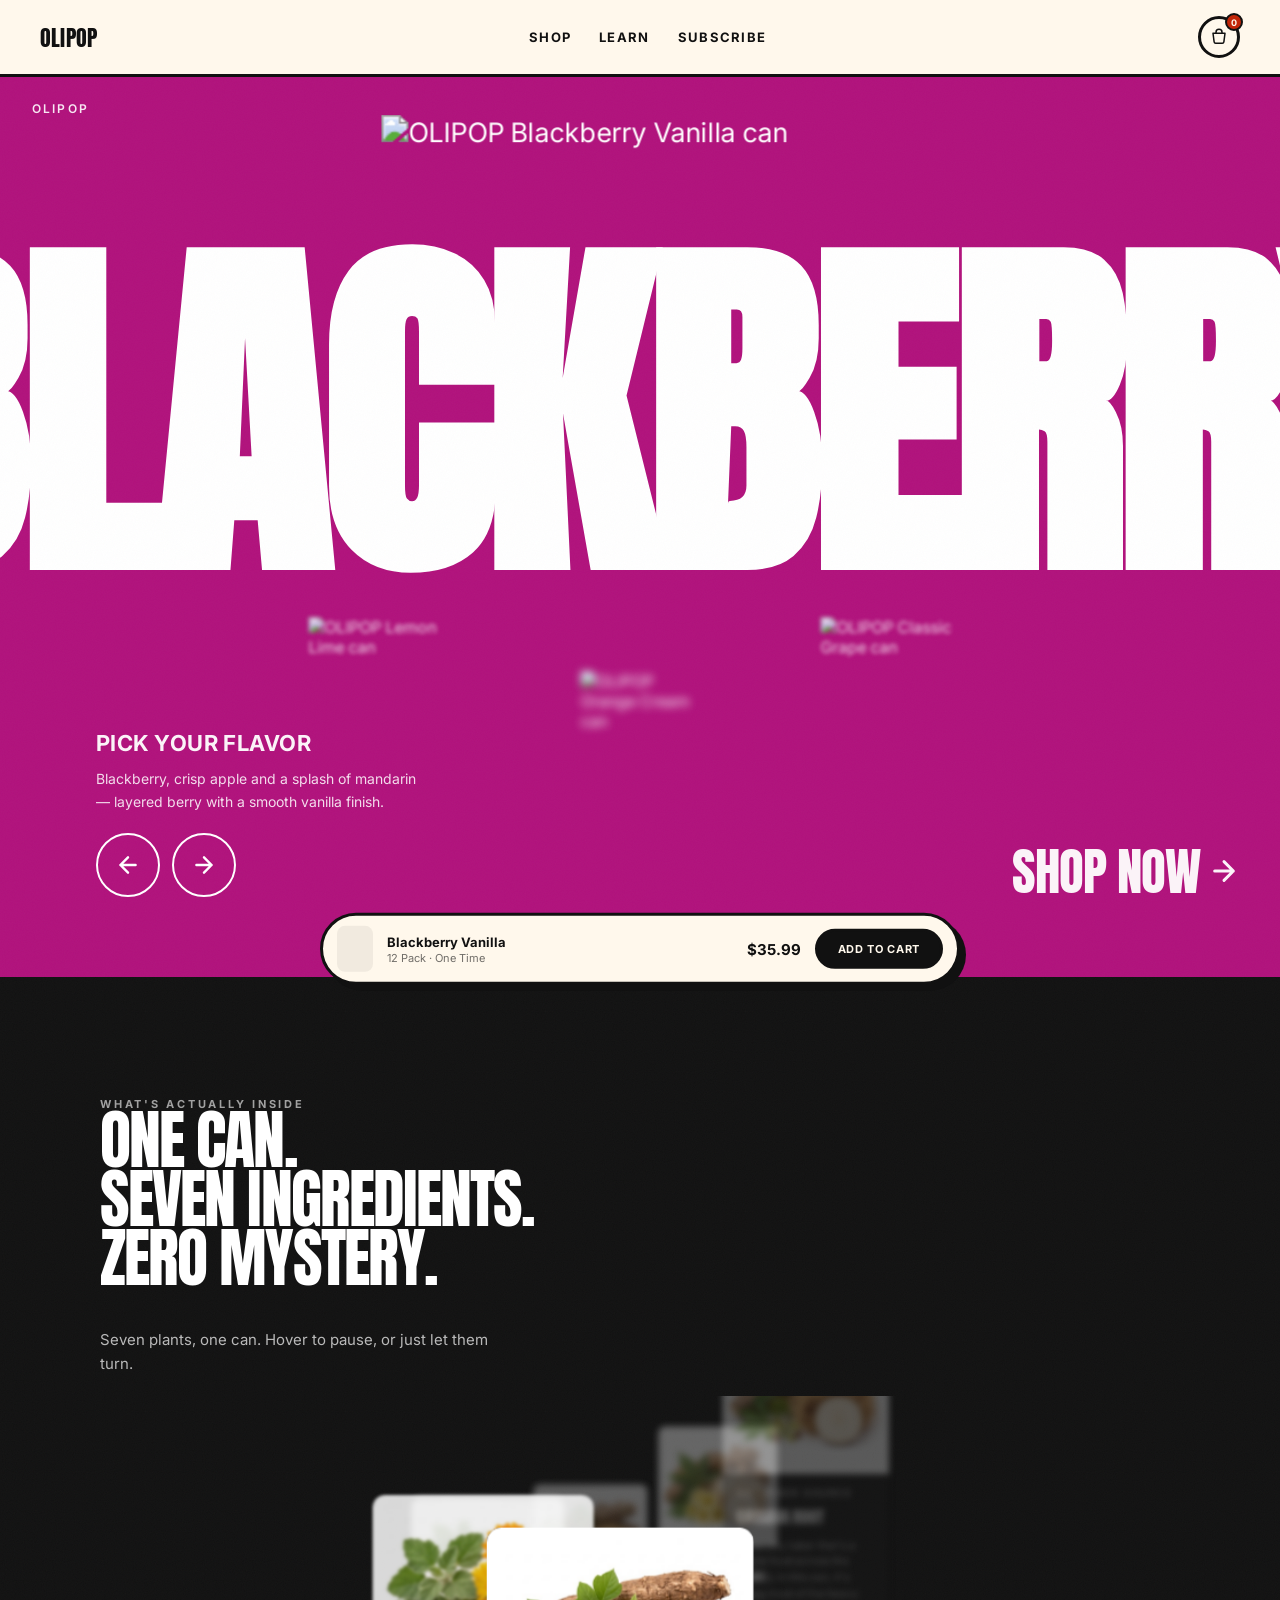
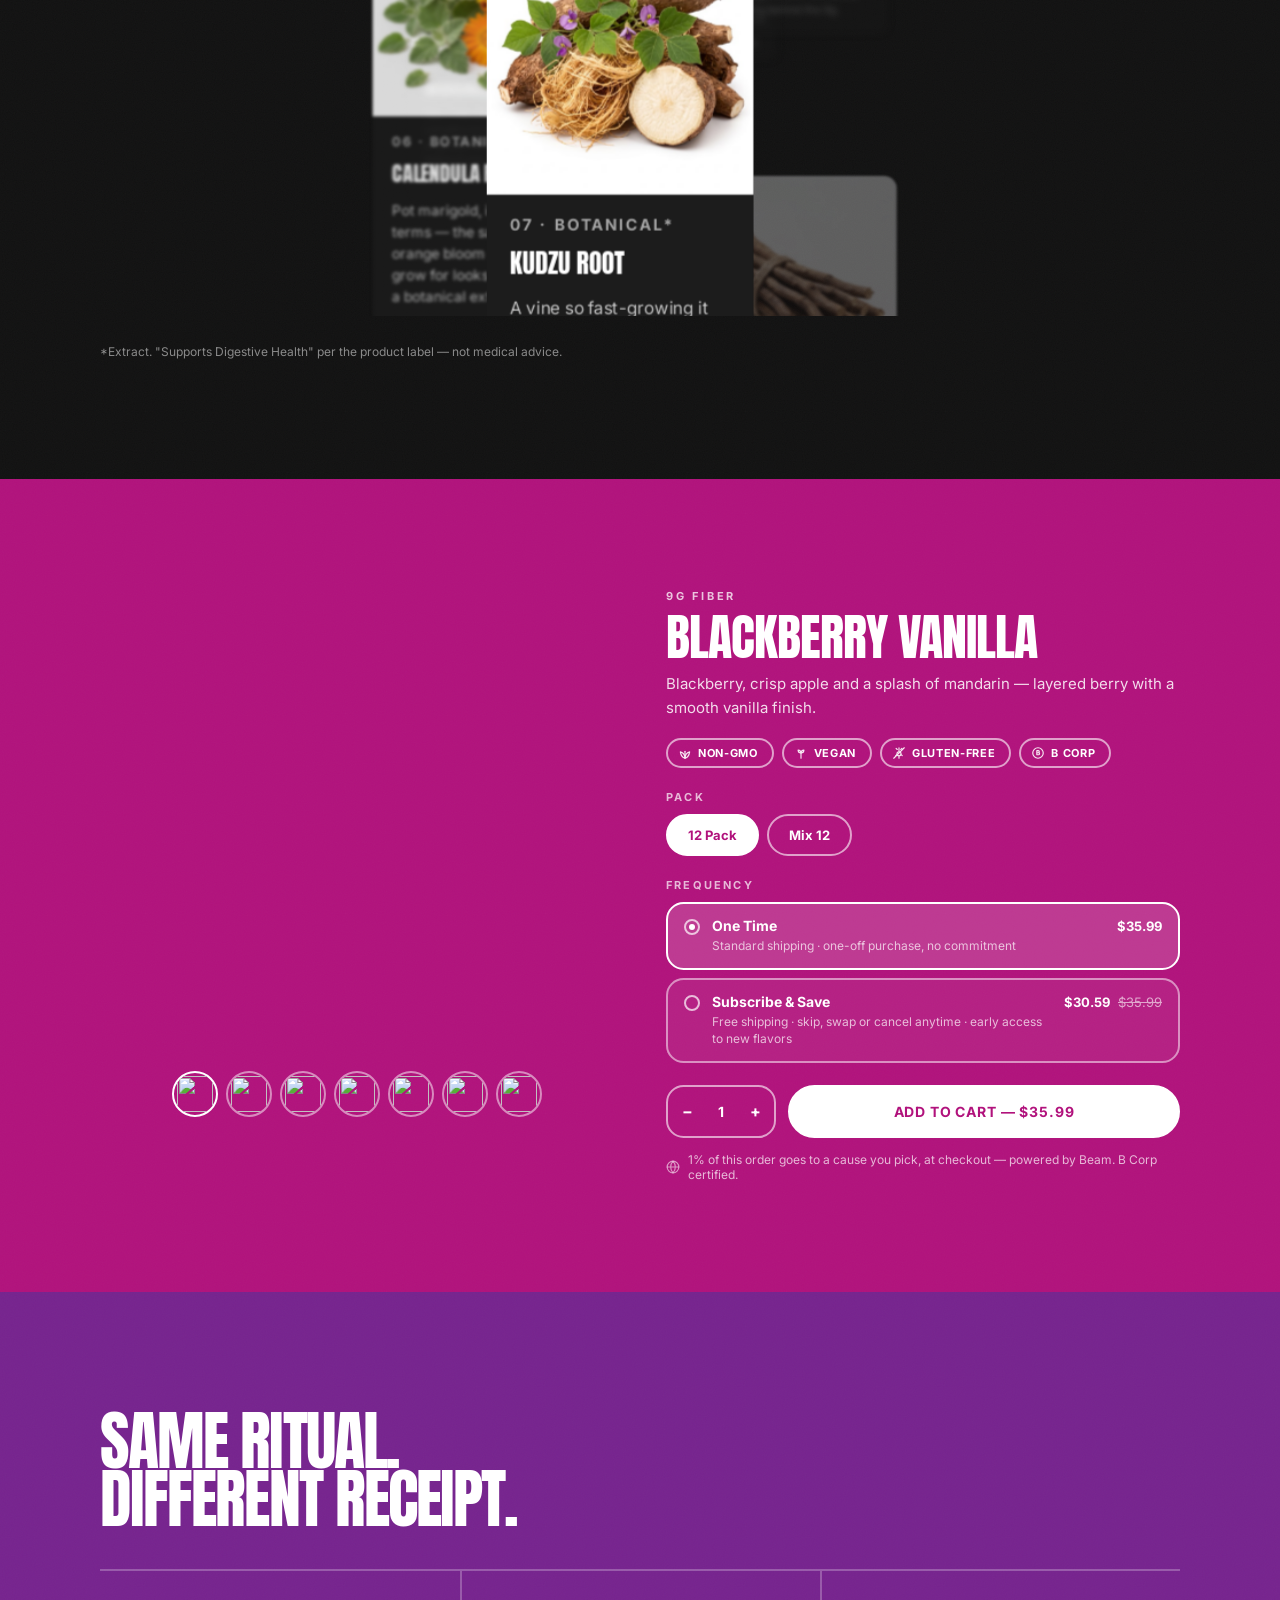
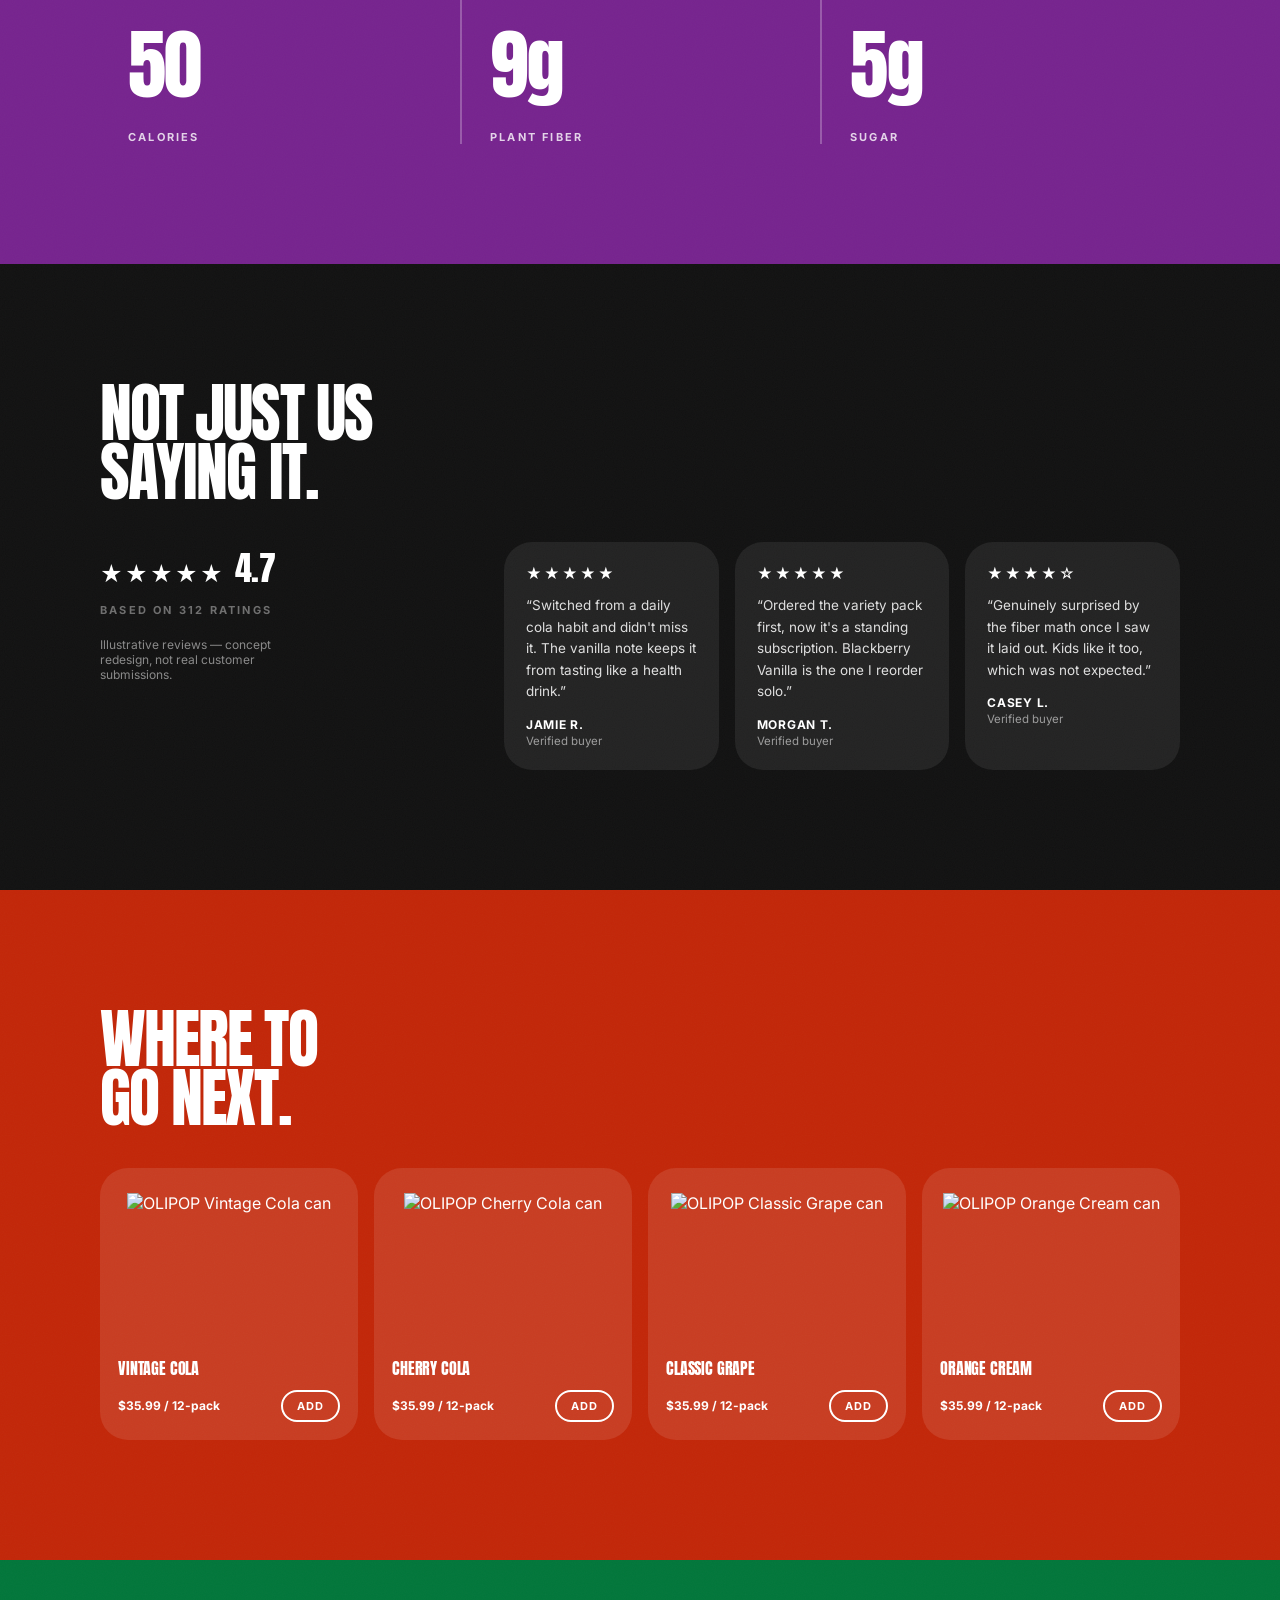
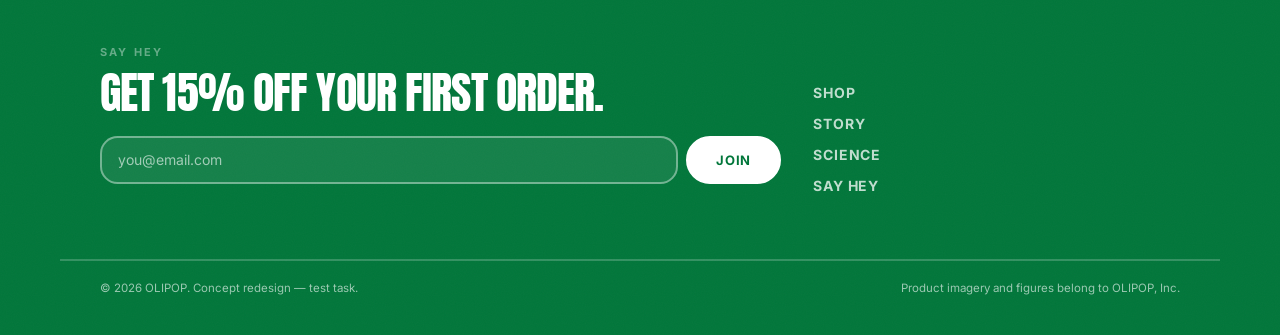
==== commit 4ccb0186: "Simplify pack options and improve buy-box clarity - Remove 1 Can pack option, keep 12 Pack / Mix 12 " ====
--- a/index.html
+++ b/index.html
@@ -219,16 +219,15 @@
           <p class="p-body" id="buyDesc">Blackberry, crisp apple and a splash of mandarin — layered berry with a smooth vanilla finish.</p>
 
           <div class="p-chips">
-            <span class="p-chip">Non-GMO</span>
-            <span class="p-chip">Vegan</span>
-            <span class="p-chip">Gluten-free</span>
-            <span class="p-chip">B Corp</span>
+            <span class="p-chip"><svg viewBox="0 0 24 24" fill="none" stroke="currentColor" stroke-width="2" stroke-linecap="round" stroke-linejoin="round"><path d="M12 21c0-6 4-10 8-11-1 6-4 10-8 11Z"/><path d="M12 21c0-6-4-10-8-11 1 6 4 10 8 11Z"/><path d="M12 21V9"/></svg>Non-GMO</span>
+            <span class="p-chip"><svg viewBox="0 0 24 24" fill="none" stroke="currentColor" stroke-width="2" stroke-linecap="round" stroke-linejoin="round"><path d="M12 21V12"/><path d="M12 12C12 12 12 7 7 7C7 12 12 12 12 12Z"/><path d="M12 12C12 12 12 7 17 7C17 12 12 12 12 12Z"/></svg>Vegan</span>
+            <span class="p-chip"><svg viewBox="0 0 24 24" fill="none" stroke="currentColor" stroke-width="2" stroke-linecap="round" stroke-linejoin="round"><path d="M12 3v7M12 10c-2 0-3.5 1.5-3.5 3.5S10 17 12 17M12 10c2 0 3.5 1.5 3.5 3.5S14 17 12 17M12 17v4M9 6l-2-2M15 6l2-2M9 14l-2.5 2.5M15 14l2.5 2.5"/><line x1="3" y1="21" x2="21" y2="3"/></svg>Gluten-free</span>
+            <span class="p-chip"><svg viewBox="0 0 24 24" fill="none" stroke="currentColor" stroke-width="2" stroke-linecap="round" stroke-linejoin="round"><circle cx="12" cy="12" r="9"/><path d="M10 8h2.5a1.75 1.75 0 0 1 0 3.5H10M10 11.5h3a1.75 1.75 0 0 1 0 3.5h-3v-7"/></svg>B Corp</span>
           </div>
 
           <div class="p-field">
             <span class="p-caption">Pack</span>
             <div class="p-pill-row" id="packRow" role="radiogroup" aria-label="Pack size">
-              <button type="button" role="radio" aria-checked="false" data-pack="1">1 Can</button>
               <button type="button" role="radio" aria-checked="true" class="is-active" data-pack="12">12 Pack</button>
               <button type="button" role="radio" aria-checked="false" data-pack="mix">Mix 12</button>
             </div>
@@ -239,12 +238,18 @@
             <div class="p-freq-row" id="freqRow" role="radiogroup" aria-label="Purchase frequency">
               <button type="button" role="radio" aria-checked="true" class="is-active" data-freq="once">
                 <span class="p-freq-row__radio"></span>
-                <span class="p-freq-row__title">One Time</span>
+                <span class="p-freq-row__body">
+                  <span class="p-freq-row__title">One Time</span>
+                  <span class="p-freq-row__perks">Standard shipping · one-off purchase, no commitment</span>
+                </span>
                 <span class="p-freq-row__price" id="priceOnce">$35.99</span>
               </button>
               <button type="button" role="radio" aria-checked="false" data-freq="sub">
                 <span class="p-freq-row__radio"></span>
-                <span class="p-freq-row__title">Subscribe &amp; Save</span>
+                <span class="p-freq-row__body">
+                  <span class="p-freq-row__title">Subscribe &amp; Save</span>
+                  <span class="p-freq-row__perks">Free shipping · skip, swap or cancel anytime · early access to new flavors</span>
+                </span>
                 <span class="p-freq-row__price">$30.59 <s id="priceSubBase">$35.99</s></span>
               </button>
             </div>
--- a/pop.css
+++ b/pop.css
@@ -180,7 +180,8 @@
 .p-buy__form>.p-body{margin-top:12px;color:#fff;opacity:.85}
 
 .p-chips{display:flex;flex-wrap:wrap;gap:8px;margin-top:18px}
-.p-chip{border:2px solid rgba(255,255,255,.6);border-radius:999px;padding:6px 14px;font-weight:700;font-size:11px;letter-spacing:.06em;text-transform:uppercase;color:#fff}
+.p-chip{display:inline-flex;align-items:center;gap:6px;border:2px solid rgba(255,255,255,.6);border-radius:999px;padding:6px 14px 6px 10px;font-weight:700;font-size:11px;letter-spacing:.06em;text-transform:uppercase;color:#fff}
+.p-chip svg{width:14px;height:14px;flex-shrink:0;opacity:.9}
 
 .p-field{margin-top:22px}
 .p-field>.p-caption{display:block;margin-bottom:10px;color:#fff;opacity:.7}
@@ -191,12 +192,14 @@
 .p-pill-row button.is-active{background:#fff;color:var(--pink);border-color:#fff}
 
 .p-freq-row{display:flex;flex-direction:column;gap:8px}
-.p-freq-row button{display:flex;align-items:center;gap:12px;width:100%;text-align:left;border:2px solid rgba(255,255,255,.5);border-radius:var(--radius-sm);padding:13px 16px;background:rgba(255,255,255,.06);color:#fff;transition:background-color .2s ease,border-color .2s ease}
+.p-freq-row button{display:flex;align-items:flex-start;gap:12px;width:100%;text-align:left;border:2px solid rgba(255,255,255,.5);border-radius:var(--radius-sm);padding:13px 16px;background:rgba(255,255,255,.06);color:#fff;transition:background-color .2s ease,border-color .2s ease}
 .p-freq-row button.is-active{background:rgba(255,255,255,.16);border-color:#fff}
-.p-freq-row__radio{position:relative;width:16px;height:16px;flex-shrink:0;border-radius:999px;border:2px solid rgba(255,255,255,.7)}
+.p-freq-row__radio{position:relative;top:2px;width:16px;height:16px;flex-shrink:0;border-radius:999px;border:2px solid rgba(255,255,255,.7)}
 .p-freq-row button.is-active .p-freq-row__radio::after{content:'';position:absolute;inset:3px;border-radius:999px;background:#fff}
-.p-freq-row__title{flex:1;font-weight:700;font-size:14px}
-.p-freq-row__price{font-weight:700;font-size:13px;white-space:nowrap}
+.p-freq-row__body{flex:1;display:flex;flex-direction:column;gap:4px;min-width:0}
+.p-freq-row__title{font-weight:700;font-size:14px}
+.p-freq-row__perks{font-size:12px;line-height:1.4;color:rgba(255,255,255,.7)}
+.p-freq-row__price{flex-shrink:0;padding-top:1px;font-weight:700;font-size:13px;white-space:nowrap}
 .p-freq-row__price s{opacity:.6;font-weight:400;margin-left:5px}
 
 .p-buy__cta{display:flex;gap:12px;align-items:stretch}
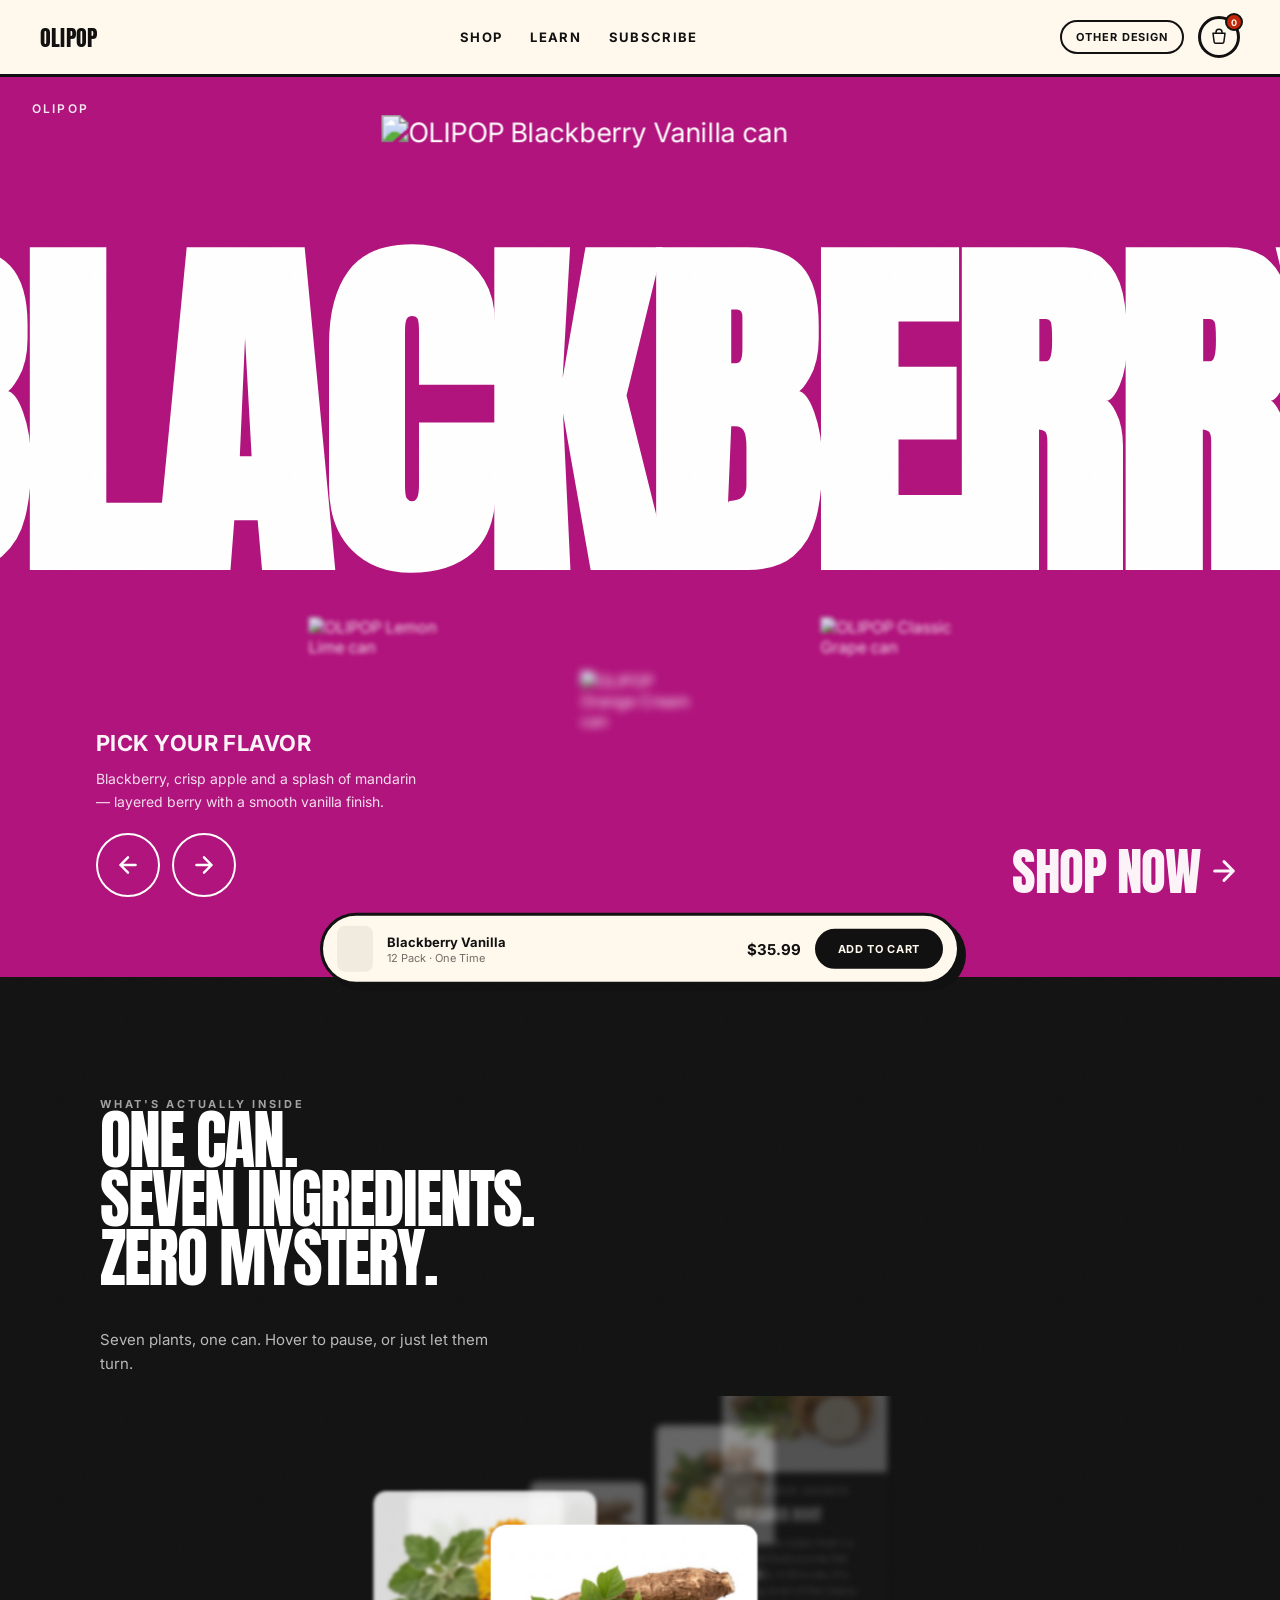
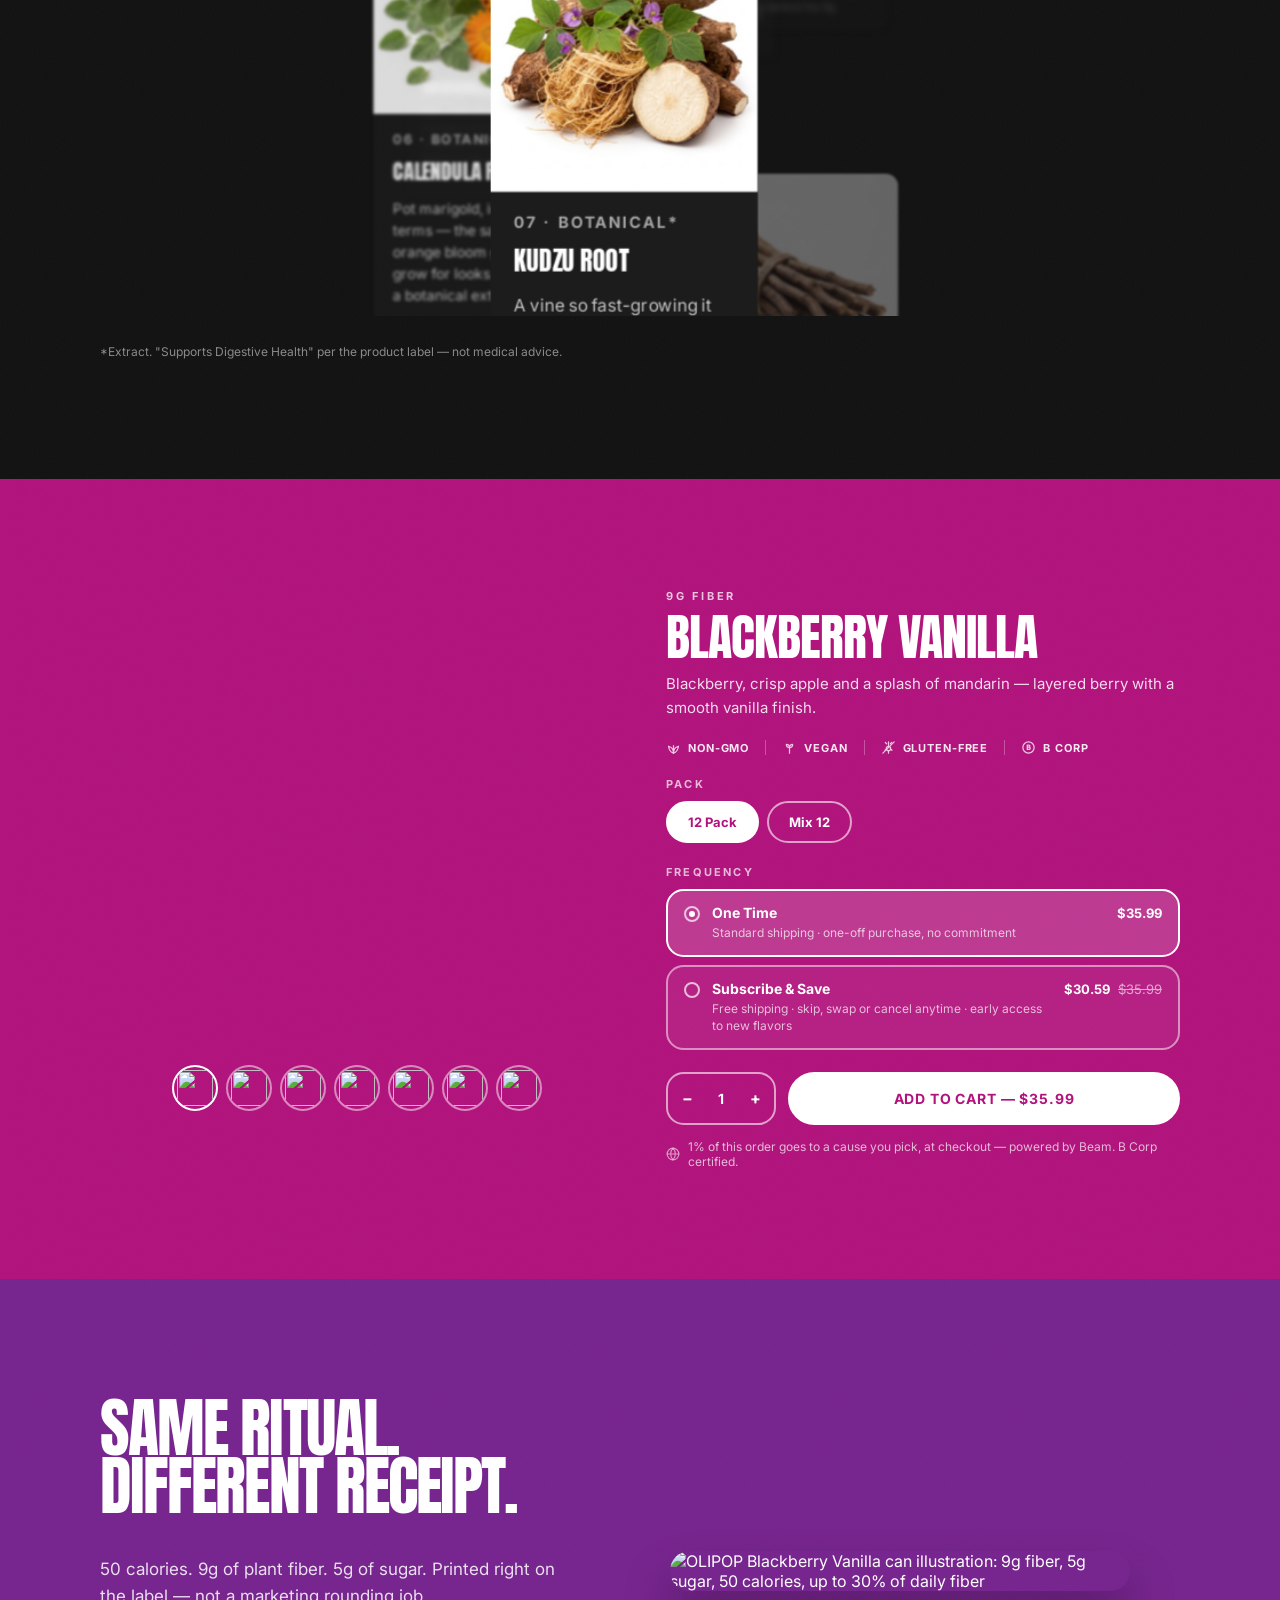
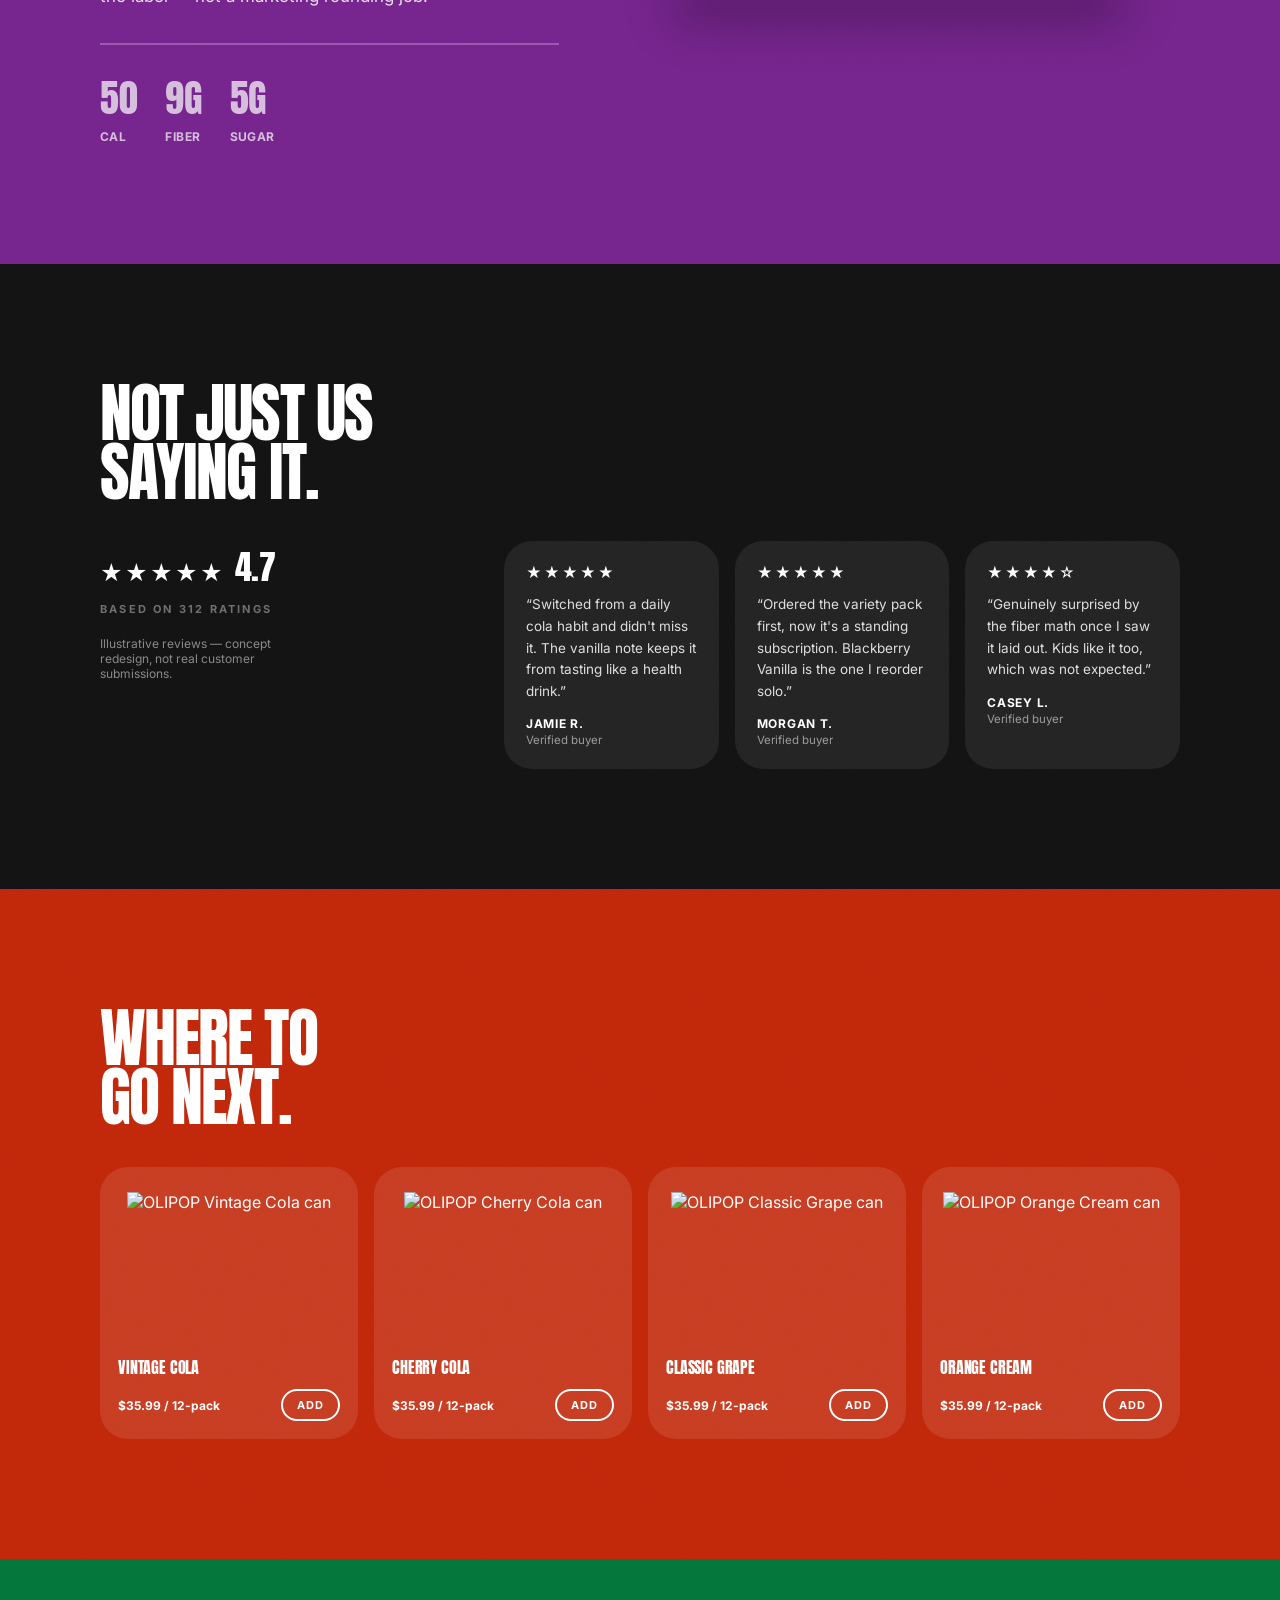
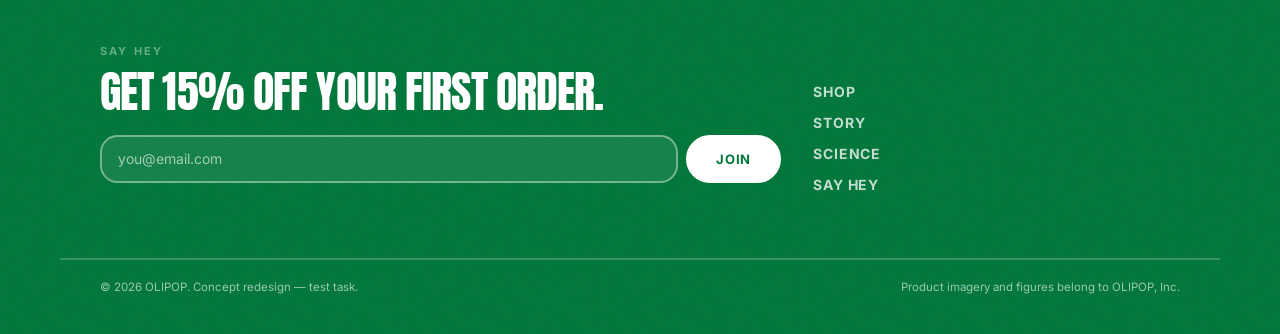
==== commit 2b021b16: "Recompose stats section and restore design switcher - Stats: replace numbers-grid + plain can photo " ====
--- a/index.html
+++ b/index.html
@@ -19,10 +19,13 @@
     <a href="#stats">Learn</a>
     <a href="#buy">Subscribe</a>
   </nav>
-  <button type="button" class="p-icon" id="cartBtn" aria-label="Cart, 0 items">
-    <svg viewBox="0 0 24 24" width="18" height="18" fill="none" stroke="currentColor" stroke-width="2"><path d="M4 7h16l-1.5 11.5a2 2 0 0 1-2 1.7H7.5a2 2 0 0 1-2-1.7L4 7Z" stroke-linejoin="round"/><path d="M8 7V5.5a4 4 0 0 1 8 0V7" stroke-linecap="round"/></svg>
-    <span class="p-cart-count" aria-hidden="true">0</span>
-  </button>
+  <div class="p-header__actions">
+    <a href="glass.html" class="p-switch">Other design</a>
+    <button type="button" class="p-icon" id="cartBtn" aria-label="Cart, 0 items">
+      <svg viewBox="0 0 24 24" width="18" height="18" fill="none" stroke="currentColor" stroke-width="2"><path d="M4 7h16l-1.5 11.5a2 2 0 0 1-2 1.7H7.5a2 2 0 0 1-2-1.7L4 7Z" stroke-linejoin="round"/><path d="M8 7V5.5a4 4 0 0 1 8 0V7" stroke-linecap="round"/></svg>
+      <span class="p-cart-count" aria-hidden="true">0</span>
+    </button>
+  </div>
 </header>
 
 <div class="p-minicart" id="miniCart">
@@ -275,21 +278,18 @@
   <!-- ---------- Stats ---------- -->
   <section id="stats" class="p-stats">
     <div class="p-grain" aria-hidden="true"></div>
-    <div class="p-wrap">
-      <h2 class="p-section-title">Same ritual.<br />Different receipt.</h2>
-      <div class="p-stats__grid">
-        <div class="p-stat-card">
-          <span class="p-stat-card__val" data-count-to="50">0</span>
-          <span class="p-caption">calories</span>
-        </div>
-        <div class="p-stat-card">
-          <span class="p-stat-card__val" data-count-to="9" data-suffix="g">0g</span>
-          <span class="p-caption">plant fiber</span>
-        </div>
-        <div class="p-stat-card">
-          <span class="p-stat-card__val" data-count-to="5" data-suffix="g">0g</span>
-          <span class="p-caption">sugar</span>
-        </div>
+    <div class="p-wrap p-stats__panel">
+      <div class="p-stats__copy">
+        <h2 class="p-section-title">Same ritual.<br />Different receipt.</h2>
+        <p class="p-body p-stats__lede">50 calories. 9g of plant fiber. 5g of sugar. Printed right on the label — not a marketing rounding job.</p>
+        <div class="p-stats__mini">
+          <span class="p-stats__mini-item"><strong data-count-to="50">0</strong>cal</span>
+          <span class="p-stats__mini-item"><strong data-count-to="9" data-suffix="g">0g</strong>fiber</span>
+          <span class="p-stats__mini-item"><strong data-count-to="5" data-suffix="g">0g</strong>sugar</span>
+        </div>
+      </div>
+      <div class="p-stats__art">
+        <img src="https://drinkolipop.com/cdn/shop/files/blackberry-vanilla-9g-olipop_Tile2_9g-BV-Benefits_new_asset.webp?width=900" alt="OLIPOP Blackberry Vanilla can illustration: 9g fiber, 5g sugar, 50 calories, up to 30% of daily fiber" />
       </div>
     </div>
   </section>
--- a/pop.css
+++ b/pop.css
@@ -54,9 +54,14 @@
 .p-nav a{transition:color .2s ease}
 .p-nav a:hover{color:var(--pink)}
 
+.p-header__actions{display:flex;align-items:center;gap:14px}
+.p-switch{font-size:11px;font-weight:700;letter-spacing:.08em;text-transform:uppercase;padding:8px 14px;border:2px solid var(--ink);border-radius:999px;white-space:nowrap;transition:background-color .2s ease,color .2s ease}
+.p-switch:hover{background:var(--ink);color:var(--paper)}
+
 @media(max-width:760px){
   .p-header{padding:14px 20px}
   .p-nav{display:none}
+  .p-switch{padding:7px 11px}
 }
 
 /* ---------- Mini-cart ---------- */
@@ -179,9 +184,11 @@
 .p-buy__title{font-family:'Anton',Arial,sans-serif;font-weight:400;text-transform:uppercase;letter-spacing:-0.02em;line-height:.95;font-size:clamp(32px,4.4vw,50px);margin:10px 0 0;color:#fff}
 .p-buy__form>.p-body{margin-top:12px;color:#fff;opacity:.85}
 
-.p-chips{display:flex;flex-wrap:wrap;gap:8px;margin-top:18px}
-.p-chip{display:inline-flex;align-items:center;gap:6px;border:2px solid rgba(255,255,255,.6);border-radius:999px;padding:6px 14px 6px 10px;font-weight:700;font-size:11px;letter-spacing:.06em;text-transform:uppercase;color:#fff}
-.p-chip svg{width:14px;height:14px;flex-shrink:0;opacity:.9}
+.p-chips{display:flex;flex-wrap:wrap;margin-top:20px}
+.p-chip{display:inline-flex;align-items:center;gap:7px;padding:0 16px;font-weight:700;font-size:11px;letter-spacing:.08em;text-transform:uppercase;color:#fff;opacity:.9;border-right:1px solid rgba(255,255,255,.3)}
+.p-chip:first-child{padding-left:0}
+.p-chip:last-child{border-right:0}
+.p-chip svg{width:15px;height:15px;flex-shrink:0;opacity:.85}
 
 .p-field{margin-top:22px}
 .p-field>.p-caption{display:block;margin-bottom:10px;color:#fff;opacity:.7}
@@ -252,16 +259,25 @@
 .p-stats{position:relative;overflow:hidden;padding:120px 0;background:var(--purple);color:#fff}
 .p-stats .p-wrap{position:relative;z-index:2}
 .p-stats .p-section-title{color:#fff}
-.p-stats__grid{display:grid;grid-template-columns:repeat(3,1fr);gap:0;border-top:2px solid rgba(255,255,255,.25)}
-.p-stat-card{display:flex;flex-direction:column;gap:8px;padding:36px 28px 0;border-left:2px solid rgba(255,255,255,.25)}
-.p-stat-card:first-child{border-left:0}
-.p-stat-card__val{font-family:'Anton',Arial,sans-serif;font-weight:400;letter-spacing:-0.02em;font-size:clamp(48px,6vw,80px);color:#fff}
-.p-stat-card .p-caption{color:#fff;opacity:.8}
-
-@media(max-width:760px){
-  .p-stats__grid{grid-template-columns:1fr;border-top:0}
-  .p-stat-card{border-left:0;border-top:2px solid rgba(255,255,255,.25);padding:28px 0 0}
-  .p-stat-card:first-child{border-top:0}
+.p-stats__panel{display:grid;grid-template-columns:.9fr 1.1fr;gap:60px;align-items:center}
+.p-stats__lede{margin-top:20px;max-width:42ch;color:#fff;opacity:.85;font-size:17px}
+.p-stats__mini{display:flex;gap:28px;margin-top:32px;padding-top:24px;border-top:2px solid rgba(255,255,255,.25)}
+.p-stats__mini-item{display:flex;flex-direction:column;gap:2px;font-weight:700;font-size:12px;letter-spacing:.04em;text-transform:uppercase;color:#fff;opacity:.7}
+.p-stats__mini-item strong{font-family:'Anton',Arial,sans-serif;font-weight:400;letter-spacing:-0.01em;font-size:clamp(28px,3vw,38px);color:#fff;opacity:1}
+
+.p-stats__art{position:relative;display:flex;justify-content:center;opacity:0;transform:translateY(24px) scale(.96);transition:opacity .7s var(--ease),transform .7s var(--ease)}
+.p-stats__art.is-visible{opacity:1;transform:translateY(0) scale(1)}
+.p-stats__art img{width:100%;max-width:460px;height:auto;border-radius:var(--radius-lg);box-shadow:0 30px 50px rgba(0,0,0,.3)}
+
+@media(prefers-reduced-motion:reduce){
+  .p-stats__art{opacity:1;transform:none;transition:none}
+}
+@media(max-width:900px){
+  .p-stats__panel{grid-template-columns:1fr}
+  .p-stats__art{order:-1}
+}
+@media(max-width:520px){
+  .p-stats__mini{flex-wrap:wrap;row-gap:18px}
 }
 
 /* ---------- Reviews ---------- */
